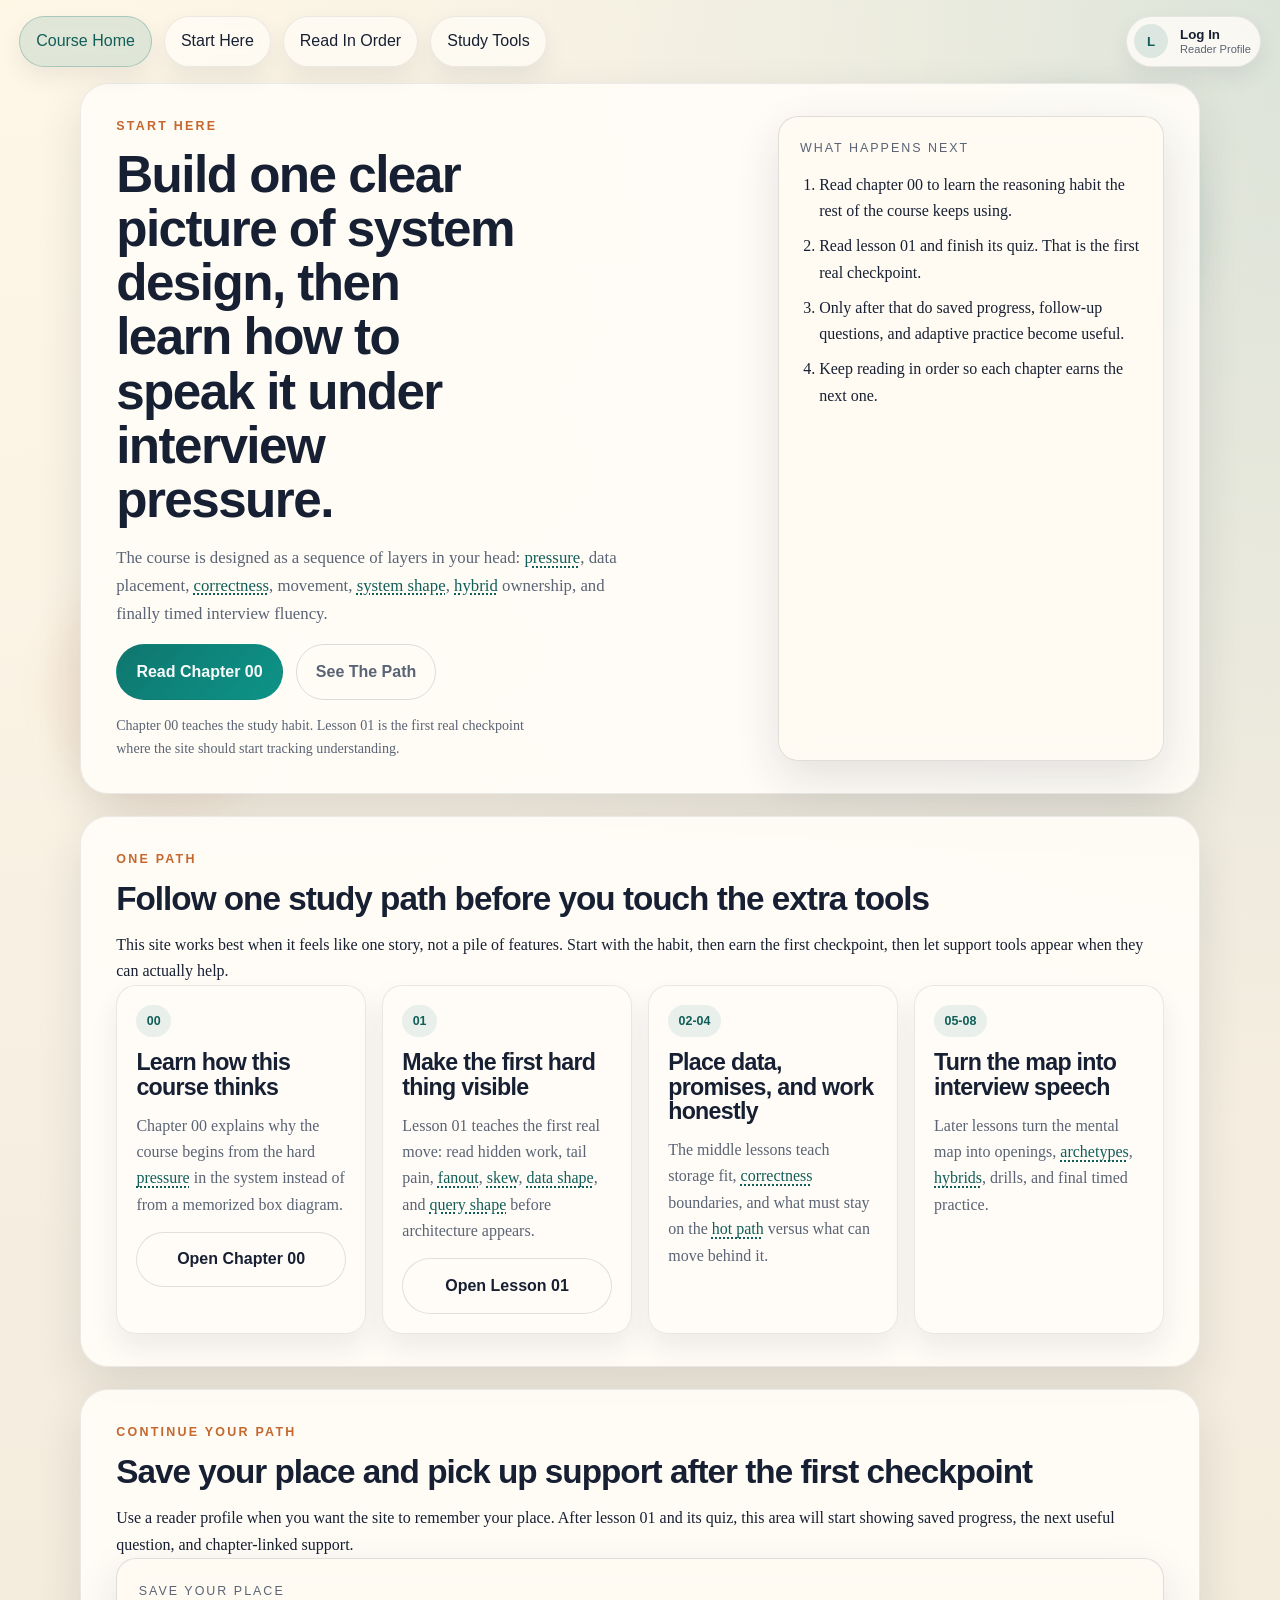
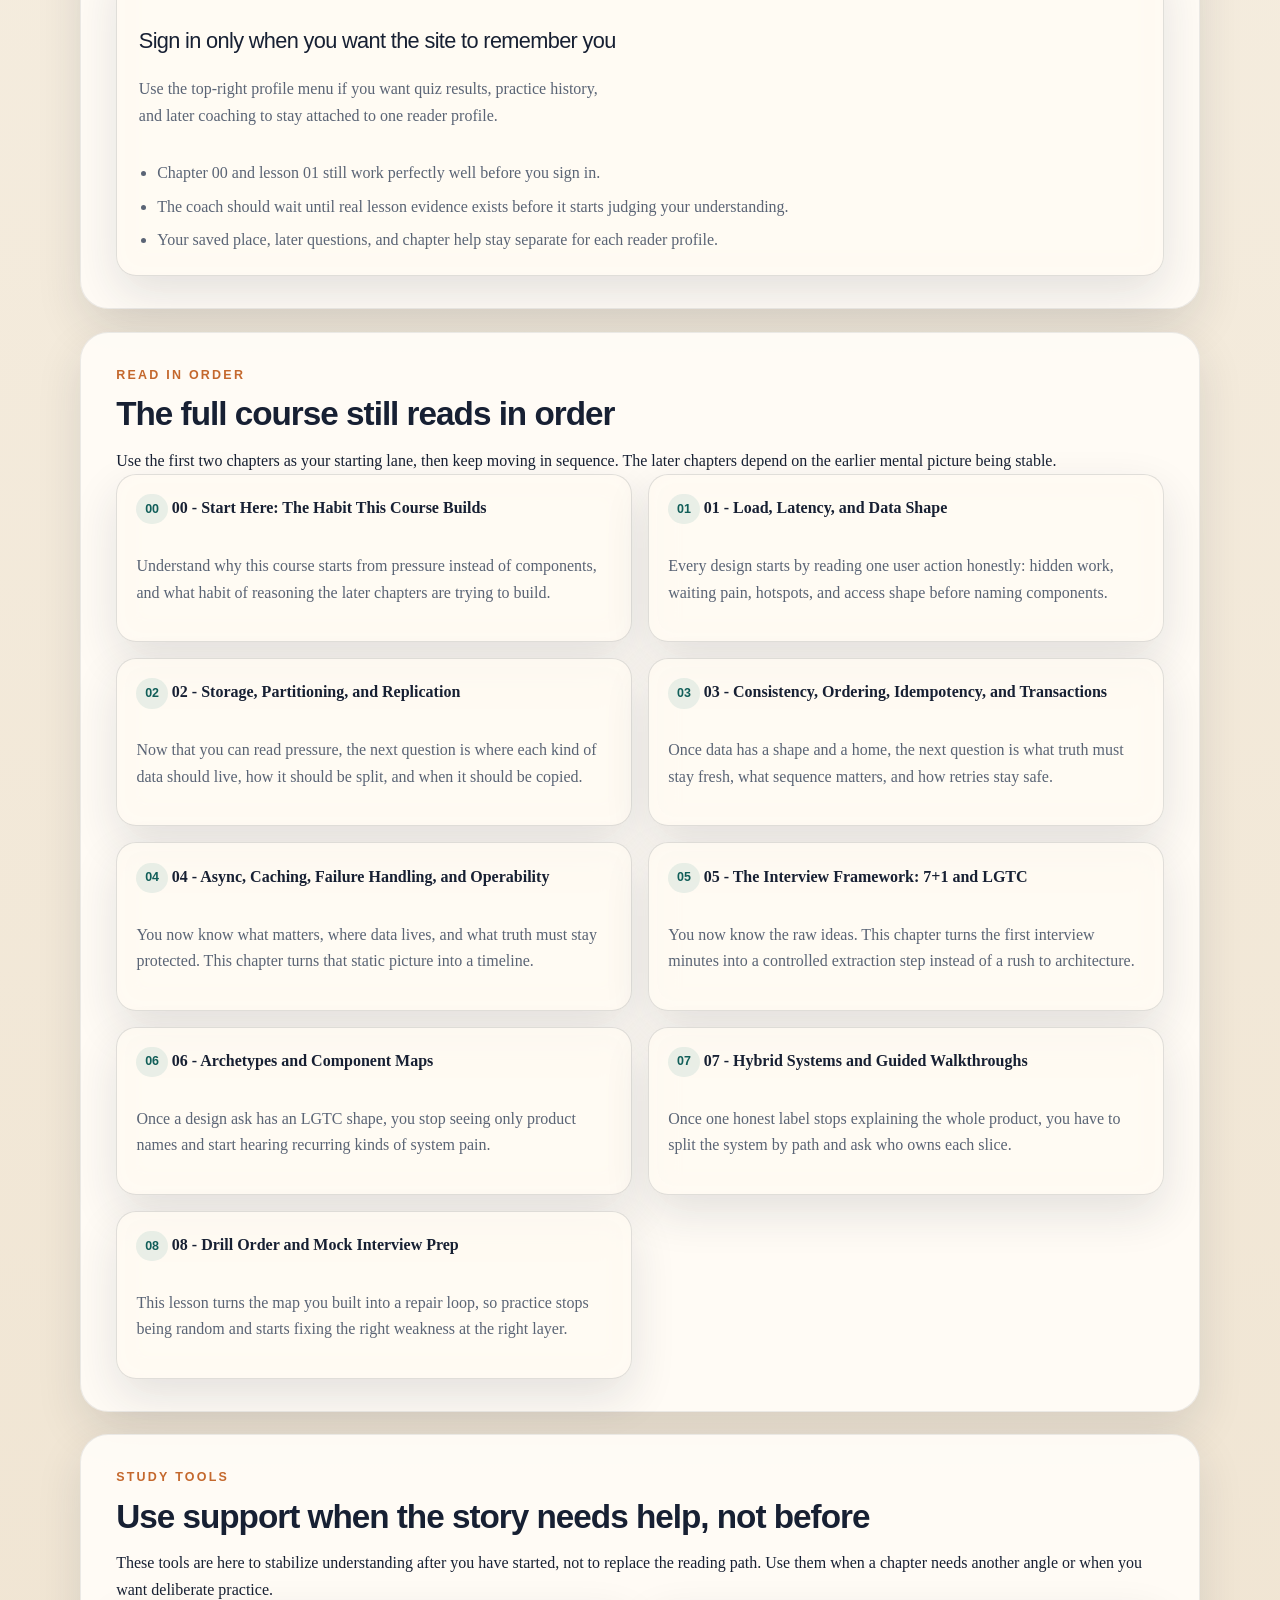
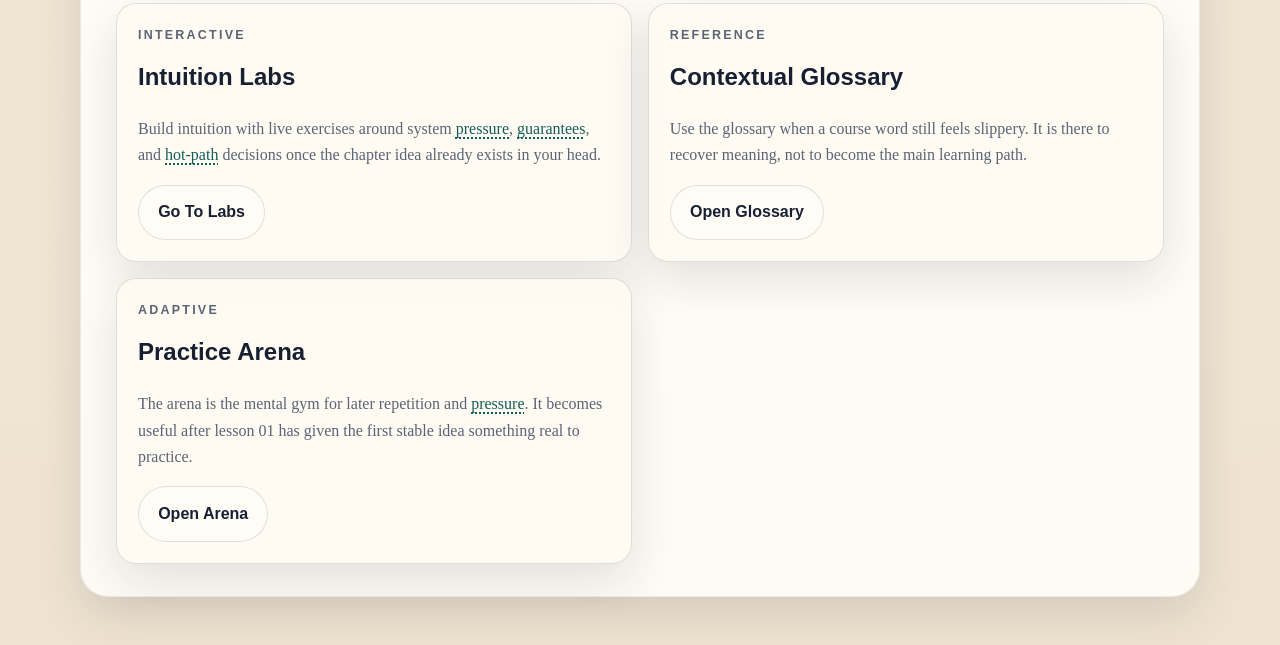
==== site/index.html @ d65fe9aa "Initial public course site" ====
<!DOCTYPE html>
<html lang="en">
  <head>
    <meta charset="UTF-8" />
    <meta name="viewport" content="width=device-width, initial-scale=1.0" />
    <title>Course Home | System Design Course</title>
    <meta
      name="description"
      content="A structured system design course with hyperlinks, lesson navigation, and interactive labs."
    />
    <link rel="icon" href="assets/favicon.svg" type="image/svg+xml" />
    <link rel="stylesheet" href="assets/style.css" />
  </head>
  <body class="home-body">
    <div class="ambient ambient-one"></div>
    <div class="ambient ambient-two"></div>

      <header class="topbar">
        <nav class="topbar-nav" aria-label="Primary">
          <a class="topbar-link is-current" href="index.html">Course Home</a>
          <a class="topbar-link" href="00-study-method.html">Start Here</a>
          <a class="topbar-link" href="#course-lessons">Read In Order</a>
          <a class="topbar-link" href="#study-tools">Study Tools</a>
        </nav>
        <div class="topbar-utility" data-topbar-personalization></div>
      </header>

    <div class="page-shell page-shell--single page-shell--home">

      <main class="main-content">

    <section class="hero hero-home">
      <div class="hero-grid">
        <div>
          <p class="eyebrow">Start Here</p>
          <h1>Build one clear picture of system design, then learn how to speak it under interview pressure.</h1>
          <p class="hero-copy">The course is designed as a sequence of layers in your head: <a class="term-link" href="glossary.html#pressure" title="The force that makes a system difficult to design.">pressure</a>, data placement, <a class="term-link" href="glossary.html#correctness" title="Whether the system does the right thing, not just whether it stays up.">correctness</a>, movement, <a class="term-link" href="glossary.html#archetype" title="A recurring family of system problems with familiar dominant stresses and components.">system shape</a>, <a class="term-link" href="glossary.html#hybrid" title="A product that combines multiple archetypes in different paths.">hybrid</a> ownership, and finally timed interview fluency.</p>
          <div class="hero-actions">
            <a class="button button-primary" href="00-study-method.html">Read Chapter 00</a>
            <a class="button button-ghost" href="#course-path">See The Path</a>
          </div>
          <p class="small-copy home-hero-note">Chapter 00 teaches the study habit. Lesson 01 is the first real checkpoint where the site should start tracking understanding.</p>
        </div>
        <div class="hero-panel">
          <p class="panel-label">What Happens Next</p>
          <ol class="flow-list">
            <li>Read chapter 00 to learn the reasoning habit the rest of the course keeps using.</li>
            <li>Read lesson 01 and finish its quiz. That is the first real checkpoint.</li>
            <li>Only after that do saved progress, follow-up questions, and adaptive practice become useful.</li>
            <li>Keep reading in order so each chapter earns the next one.</li>
          </ol>
        </div>
      </div>
    </section>

    <section class="section-block" id="course-path">
      <div class="section-heading">
        <p class="eyebrow">One Path</p>
        <h2>Follow one study path before you touch the extra tools</h2>
        <p>This site works best when it feels like one story, not a pile of features. Start with the habit, then earn the first checkpoint, then let support tools appear when they can actually help.</p>
      </div>
      <div class="path-grid">
        <article class="path-card">
          <span class="path-card-index">00</span>
          <h3>Learn how this course thinks</h3>
          <p>Chapter 00 explains why the course begins from the hard <a class="term-link" href="glossary.html#pressure" title="The force that makes a system difficult to design.">pressure</a> in the system instead of from a memorized box diagram.</p>
          <a class="button button-secondary" href="00-study-method.html">Open Chapter 00</a>
        </article>
        <article class="path-card">
          <span class="path-card-index">01</span>
          <h3>Make the first hard thing visible</h3>
          <p>Lesson 01 teaches the first real move: read hidden work, tail pain, <a class="term-link" href="glossary.html#fanout" title="One action causing many downstream actions.">fanout</a>, <a class="term-link" href="glossary.html#skew" title="Uneven distribution of work or data across keys, times, or machines.">skew</a>, <a class="term-link" href="glossary.html#data-shape" title="The structure and lifecycle of the data itself.">data shape</a>, and <a class="term-link" href="glossary.html#query-shape" title="How the system needs to read, write, filter, rank, or aggregate data.">query shape</a> before architecture appears.</p>
          <a class="button button-secondary" href="01-load-latency-and-data-shape.html">Open Lesson 01</a>
        </article>
        <article class="path-card">
          <span class="path-card-index">02-04</span>
          <h3>Place data, promises, and work honestly</h3>
          <p>The middle lessons teach storage fit, <a class="term-link" href="glossary.html#correctness" title="Whether the system does the right thing, not just whether it stays up.">correctness</a> boundaries, and what must stay on the <a class="term-link" href="glossary.html#hot-path" title="The work that must finish before the user can trust the result.">hot path</a> versus what can move behind it.</p>
        </article>
        <article class="path-card">
          <span class="path-card-index">05-08</span>
          <h3>Turn the map into interview speech</h3>
          <p>Later lessons turn the mental map into openings, <a class="term-link" href="glossary.html#archetype" title="A recurring family of system problems with familiar dominant stresses and components.">archetypes</a>, <a class="term-link" href="glossary.html#hybrid" title="A product that combines multiple archetypes in different paths.">hybrids</a>, drills, and final timed practice.</p>
        </article>
      </div>
    </section>

    <section class="section-block personalization-block" id="personal-coach">
      <div class="section-heading">
        <p class="eyebrow">Continue Your Path</p>
        <h2>Save your place and pick up support after the first checkpoint</h2>
        <p>Use a reader profile when you want the site to remember your place. After lesson 01 and its quiz, this area will start showing saved progress, the next useful question, and chapter-linked support.</p>
      </div>
      <div data-personalization-home></div>
    </section>

    <section class="section-block" id="course-lessons">
      <div class="section-heading">
        <p class="eyebrow">Read In Order</p>
        <h2>The full course still reads in order</h2>
        <p>Use the first two chapters as your starting lane, then keep moving in sequence. The later chapters depend on the earlier mental picture being stable.</p>
      </div>
      <div class="lesson-grid">
        <a class="lesson-card" href="00-study-method.html">
          <span class="lesson-card-index">00</span>
          <strong>00 - Start Here: The Habit This Course Builds</strong>
          <p>Understand why this course starts from pressure instead of components, and what habit of reasoning the later chapters are trying to build.</p>
        </a>

        <a class="lesson-card" href="01-load-latency-and-data-shape.html">
          <span class="lesson-card-index">01</span>
          <strong>01 - Load, Latency, and Data Shape</strong>
          <p>Every design starts by reading one user action honestly: hidden work, waiting pain, hotspots, and access shape before naming components.</p>
        </a>

        <a class="lesson-card" href="02-storage-partitioning-and-replication.html">
          <span class="lesson-card-index">02</span>
          <strong>02 - Storage, Partitioning, and Replication</strong>
          <p>Now that you can read pressure, the next question is where each kind of data should live, how it should be split, and when it should be copied.</p>
        </a>

        <a class="lesson-card" href="03-consistency-ordering-idempotency-and-transactions.html">
          <span class="lesson-card-index">03</span>
          <strong>03 - Consistency, Ordering, Idempotency, and Transactions</strong>
          <p>Once data has a shape and a home, the next question is what truth must stay fresh, what sequence matters, and how retries stay safe.</p>
        </a>

        <a class="lesson-card" href="04-async-caching-failure-handling-and-operability.html">
          <span class="lesson-card-index">04</span>
          <strong>04 - Async, Caching, Failure Handling, and Operability</strong>
          <p>You now know what matters, where data lives, and what truth must stay protected. This chapter turns that static picture into a timeline.</p>
        </a>

        <a class="lesson-card" href="05-the-interview-framework-7-plus-1-and-lgtc.html">
          <span class="lesson-card-index">05</span>
          <strong>05 - The Interview Framework: 7+1 and LGTC</strong>
          <p>You now know the raw ideas. This chapter turns the first interview minutes into a controlled extraction step instead of a rush to architecture.</p>
        </a>

        <a class="lesson-card" href="06-archetypes-and-component-maps.html">
          <span class="lesson-card-index">06</span>
          <strong>06 - Archetypes and Component Maps</strong>
          <p>Once a design ask has an LGTC shape, you stop seeing only product names and start hearing recurring kinds of system pain.</p>
        </a>

        <a class="lesson-card" href="07-hybrid-systems-and-guided-walkthroughs.html">
          <span class="lesson-card-index">07</span>
          <strong>07 - Hybrid Systems and Guided Walkthroughs</strong>
          <p>Once one honest label stops explaining the whole product, you have to split the system by path and ask who owns each slice.</p>
        </a>

        <a class="lesson-card" href="08-drill-order-and-mock-interview-prep.html">
          <span class="lesson-card-index">08</span>
          <strong>08 - Drill Order and Mock Interview Prep</strong>
          <p>This lesson turns the map you built into a repair loop, so practice stops being random and starts fixing the right weakness at the right layer.</p>
        </a>
      </div>
    </section>

    <section class="section-block" id="study-tools">
      <div class="section-heading">
        <p class="eyebrow">Study Tools</p>
        <h2>Use support when the story needs help, not before</h2>
        <p>These tools are here to stabilize understanding after you have started, not to replace the reading path. Use them when a chapter needs another angle or when you want deliberate practice.</p>
      </div>
      <div class="lesson-grid">
      <div class="feature-card">
        <p class="eyebrow">Interactive</p>
        <h2>Intuition Labs</h2>
        <p>Build intuition with live exercises around system <a class="term-link" href="glossary.html#pressure" title="The force that makes a system difficult to design.">pressure</a>, <a class="term-link" href="glossary.html#guarantee" title="A promise the system must keep even when load or failure shows up.">guarantees</a>, and <a class="term-link" href="glossary.html#hot-path" title="The work that must finish before the user can trust the result.">hot-path</a> decisions once the chapter idea already exists in your head.</p>
        <a class="button button-secondary" href="labs.html">Go To Labs</a>
      </div>
      <div class="feature-card">
        <p class="eyebrow">Reference</p>
        <h2>Contextual Glossary</h2>
        <p>Use the glossary when a course word still feels slippery. It is there to recover meaning, not to become the main learning path.</p>
        <a class="button button-secondary" href="glossary.html">Open Glossary</a>
      </div>
      <div class="feature-card">
        <p class="eyebrow">Adaptive</p>
        <h2>Practice Arena</h2>
        <p>The arena is the mental gym for later repetition and <a class="term-link" href="glossary.html#pressure" title="The force that makes a system difficult to design.">pressure</a>. It becomes useful after lesson 01 has given the first stable idea something real to practice.</p>
        <a class="button button-secondary" href="arena.html">Open Arena</a>
      </div>
      </div>
    </section>

      </main>

    </div>
    <script src="assets/app.js"></script>
  </body>
</html>
---- site/assets/style.css ----
:root {
  --bg: #f4eddf;
  --bg-deep: #eadcc3;
  --panel: rgba(255, 250, 242, 0.82);
  --panel-strong: rgba(255, 252, 247, 0.94);
  --line: rgba(39, 49, 66, 0.14);
  --line-strong: rgba(39, 49, 66, 0.24);
  --ink: #172033;
  --muted: #5a6475;
  --accent: #0f766e;
  --accent-strong: #115e59;
  --accent-soft: rgba(15, 118, 110, 0.12);
  --warm: #c4682d;
  --warm-soft: rgba(196, 104, 45, 0.12);
  --danger: #9f3a1a;
  --shadow: 0 18px 46px rgba(35, 43, 61, 0.12);
  --radius-xl: 28px;
  --radius-lg: 20px;
  --radius-md: 14px;
  --max-width: 1480px;
  --content-width: 760px;
}

* {
  box-sizing: border-box;
}

html {
  scroll-behavior: smooth;
}

body {
  margin: 0;
  min-height: 100vh;
  color: var(--ink);
  background:
    radial-gradient(circle at top left, rgba(255, 247, 230, 0.88), transparent 32%),
    radial-gradient(circle at top right, rgba(15, 118, 110, 0.12), transparent 28%),
    linear-gradient(180deg, #f8f2e7 0%, #efe3d0 100%);
  font-family: "Iowan Old Style", "Palatino Linotype", "Book Antiqua", Georgia, serif;
  line-height: 1.65;
}

.ambient {
  position: fixed;
  inset: auto;
  border-radius: 999px;
  filter: blur(18px);
  opacity: 0.55;
  pointer-events: none;
  z-index: 0;
}

.ambient-one {
  width: 280px;
  height: 280px;
  top: 88px;
  right: 6vw;
  background: rgba(15, 118, 110, 0.14);
}

.ambient-two {
  width: 240px;
  height: 240px;
  bottom: 10vh;
  left: 4vw;
  background: rgba(196, 104, 45, 0.14);
}

a {
  color: var(--accent-strong);
  text-decoration: none;
}

a:hover {
  text-decoration: underline;
}

code,
button,
input,
select,
.eyebrow,
.button,
.topbar,
.sidebar,
.toc,
.lesson-card-index,
.panel-label {
  font-family: "Avenir Next", "Segoe UI", "Helvetica Neue", sans-serif;
}

code {
  font-size: 0.92em;
  padding: 0.14rem 0.38rem;
  border-radius: 0.45rem;
  background: rgba(23, 32, 51, 0.07);
}

pre code {
  background: transparent;
  padding: 0;
}

.topbar {
  position: sticky;
  top: 0;
  z-index: 10;
  display: flex;
  gap: 1rem;
  align-items: center;
  justify-content: space-between;
  padding: 1rem 1.2rem 0;
}

.topbar-nav {
  display: flex;
  gap: 0.75rem;
  align-items: center;
  flex-wrap: wrap;
}

.topbar-utility {
  position: relative;
  display: flex;
  align-items: center;
  justify-content: flex-end;
}

.topbar-link {
  display: inline-flex;
  align-items: center;
  justify-content: center;
  min-height: 42px;
  padding: 0.7rem 1rem;
  border-radius: 999px;
  background: rgba(255, 252, 247, 0.72);
  border: 1px solid rgba(39, 49, 66, 0.09);
  box-shadow: 0 10px 22px rgba(41, 49, 63, 0.08);
  color: var(--ink);
  text-decoration: none;
  backdrop-filter: blur(10px);
}

.topbar-link:hover {
  text-decoration: none;
  background: rgba(255, 252, 247, 0.92);
}

.topbar-link.is-current {
  background: rgba(15, 118, 110, 0.12);
  border-color: rgba(15, 118, 110, 0.26);
  color: var(--accent-strong);
}

.topbar-profile-shell {
  position: relative;
}

.topbar-profile-button {
  display: inline-flex;
  align-items: center;
  gap: 0.75rem;
  min-height: 46px;
  padding: 0.45rem 0.55rem 0.45rem 0.45rem;
  border-radius: 999px;
  border: 1px solid rgba(39, 49, 66, 0.09);
  background: rgba(255, 252, 247, 0.82);
  box-shadow: 0 10px 22px rgba(41, 49, 63, 0.08);
  color: var(--ink);
  cursor: pointer;
}

.topbar-profile-button.is-open {
  border-color: rgba(15, 118, 110, 0.24);
  background: rgba(255, 252, 247, 0.94);
}

.topbar-profile-button.is-disabled {
  cursor: default;
  opacity: 0.7;
}

.topbar-profile-icon {
  display: inline-flex;
  align-items: center;
  justify-content: center;
  width: 34px;
  height: 34px;
  border-radius: 999px;
  background: rgba(15, 118, 110, 0.12);
  color: var(--accent-strong);
  font-weight: 800;
}

.topbar-profile-copy {
  display: grid;
  text-align: left;
  line-height: 1.1;
}

.topbar-profile-copy small {
  color: var(--muted);
}

.topbar-profile-panel {
  position: absolute;
  top: calc(100% + 0.65rem);
  right: 0;
  width: min(360px, calc(100vw - 2rem));
  padding: 1rem;
  border-radius: 22px;
  border: 1px solid rgba(39, 49, 66, 0.09);
  background: rgba(255, 252, 247, 0.97);
  box-shadow: 0 22px 44px rgba(41, 49, 63, 0.16);
  backdrop-filter: blur(14px);
  display: grid;
  gap: 0.85rem;
}

.topbar-profile-summary {
  display: grid;
  gap: 0.15rem;
}

.topbar-profile-summary span,
.topbar-profile-summary small {
  color: var(--muted);
}

.page-shell {
  position: relative;
  z-index: 1;
  display: grid;
  grid-template-columns: 290px minmax(0, 1fr) 250px;
  gap: 1.5rem;
  width: min(calc(100% - 2rem), var(--max-width));
  margin: 1.25rem auto 3rem;
  align-items: start;
}

.page-shell--single {
  grid-template-columns: minmax(0, 1fr);
  max-width: 1120px;
}

.page-shell--home {
  margin-top: 1rem;
}

.sidebar,
.toc,
.hero-panel,
.lesson-card,
.feature-card,
.control-card,
.result-card,
.task-card,
.pager-card,
.sidebar-card {
  background: var(--panel);
  border: 1px solid var(--line);
  border-radius: var(--radius-lg);
  box-shadow: var(--shadow);
  backdrop-filter: blur(14px);
}

.sidebar,
.toc {
  position: sticky;
  top: 4.9rem;
  padding: 1.2rem;
}

.brand {
  display: flex;
  gap: 0.9rem;
  align-items: center;
  margin-bottom: 1.2rem;
  color: inherit;
  text-decoration: none;
}

.brand:hover {
  text-decoration: none;
}

.brand-mark {
  display: inline-flex;
  align-items: center;
  justify-content: center;
  width: 3rem;
  height: 3rem;
  border-radius: 16px;
  background: linear-gradient(135deg, rgba(15, 118, 110, 0.18), rgba(196, 104, 45, 0.2));
  color: var(--ink);
  font-weight: 700;
  letter-spacing: 0.05em;
}

.brand-copy {
  display: flex;
  flex-direction: column;
  gap: 0.15rem;
}

.brand-copy strong {
  font-size: 0.98rem;
}

.brand-copy small,
.sidebar-card p,
.toc-empty,
.result-copy,
.lesson-card p,
.feature-card p {
  color: var(--muted);
}

.sidebar-label,
.toc-label,
.panel-label {
  margin: 0 0 0.85rem;
  font-size: 0.78rem;
  letter-spacing: 0.16em;
  text-transform: uppercase;
  color: var(--muted);
}

.sidebar-nav ol,
.toc ul {
  list-style: none;
  margin: 0;
  padding: 0;
}

.sidebar-nav li + li,
.toc li + li {
  margin-top: 0.35rem;
}

.sidebar-nav a {
  display: grid;
  grid-template-columns: 2rem 1fr;
  gap: 0.75rem;
  align-items: start;
  padding: 0.68rem 0.78rem;
  border-radius: 12px;
  color: var(--ink);
  text-decoration: none;
}

.sidebar-nav a:hover,
.toc a:hover,
.lesson-card:hover,
.feature-card .button:hover,
.pager-card:hover {
  text-decoration: none;
}

.sidebar-nav li.is-active a {
  background: rgba(15, 118, 110, 0.1);
  border: 1px solid rgba(15, 118, 110, 0.18);
}

.lesson-index {
  display: inline-flex;
  justify-content: center;
  font-size: 0.78rem;
  padding-top: 0.12rem;
  color: var(--muted);
}

.sidebar-card {
  margin-top: 1.2rem;
  padding: 1rem;
}

.sidebar-link {
  display: inline-block;
  margin-bottom: 0.45rem;
  font-weight: 700;
}

.toc li.level-3 {
  padding-left: 0.85rem;
}

.toc a {
  color: var(--muted);
}

.main-content {
  min-width: 0;
}

.hero,
.section-block,
.prose {
  background: var(--panel-strong);
  border: 1px solid rgba(39, 49, 66, 0.09);
  border-radius: var(--radius-xl);
  box-shadow: var(--shadow);
  padding: 2rem 2.2rem;
  animation: lift-in 0.6s ease both;
}

.hero + .section-block,
.section-block + .section-block,
.hero + .lesson-pager,
.lesson-pager + .prose,
.prose + .lesson-pager,
.lab-section + .lab-section,
.lesson-pager + .chapter-frame,
.chapter-frame + .prose,
.prose + .chapter-intuition,
.prose + .start-practice,
.chapter-intuition + .chapter-summary,
.start-practice + .chapter-summary,
.prose + .chapter-summary,
.chapter-summary + .quiz-panel {
  margin-top: 1.4rem;
}

.hero-grid,
.two-up,
.lab-grid {
  display: grid;
  gap: 1.2rem;
}

.hero-grid {
  grid-template-columns: minmax(0, 1.25fr) minmax(320px, 0.75fr);
  align-items: stretch;
}

.two-up,
.lab-grid {
  grid-template-columns: repeat(2, minmax(0, 1fr));
}

.eyebrow {
  margin: 0 0 0.7rem;
  color: var(--warm);
  text-transform: uppercase;
  letter-spacing: 0.18em;
  font-size: 0.78rem;
  font-weight: 700;
}

.hero h1,
.section-heading h2,
.prose h1,
.prose h2,
.prose h3 {
  font-family: "Avenir Next Condensed", "Avenir Next", "Segoe UI", sans-serif;
  line-height: 1.06;
  letter-spacing: -0.03em;
}

.hero h1 {
  margin: 0;
  font-size: clamp(2.4rem, 4vw, 4.4rem);
  max-width: 14ch;
}

.hero-copy {
  max-width: 62ch;
  color: var(--muted);
  font-size: 1.05rem;
}

.home-hero-note {
  margin: 0.9rem 0 0;
  max-width: 60ch;
}

.hero-actions,
.control-strip {
  display: flex;
  gap: 0.8rem;
  flex-wrap: wrap;
  align-items: center;
}

.button {
  display: inline-flex;
  align-items: center;
  justify-content: center;
  gap: 0.55rem;
  min-height: 46px;
  padding: 0.85rem 1.2rem;
  border-radius: 999px;
  border: 1px solid transparent;
  font-weight: 700;
  text-decoration: none;
  cursor: pointer;
}

.button:disabled {
  cursor: not-allowed;
  opacity: 0.78;
}

.button.is-loading {
  cursor: progress;
}

.button-spinner {
  width: 1em;
  height: 1em;
  flex: 0 0 auto;
  border-radius: 999px;
  border: 2px solid currentColor;
  border-right-color: transparent;
  animation: button-spin 0.75s linear infinite;
}

.button-label {
  display: inline-block;
}

.button:hover {
  text-decoration: none;
}

@keyframes button-spin {
  from {
    transform: rotate(0deg);
  }

  to {
    transform: rotate(360deg);
  }
}

.button-primary {
  background: linear-gradient(135deg, var(--accent) 0%, #0d9488 100%);
  color: #f8fafc;
}

.button-secondary {
  background: rgba(255, 252, 247, 0.72);
  color: var(--ink);
  border-color: rgba(39, 49, 66, 0.14);
}

.button-ghost {
  background: transparent;
  color: var(--muted);
  border-color: rgba(39, 49, 66, 0.16);
}

.hero-panel,
.feature-card,
.control-card,
.result-card {
  padding: 1.3rem;
}

.chapter-frame,
.chapter-summary,
.course-map-panel,
.diagram-panel {
  background: var(--panel-strong);
  border: 1px solid rgba(39, 49, 66, 0.09);
  border-radius: var(--radius-xl);
  box-shadow: var(--shadow);
  padding: 1.6rem;
}

.chapter-frame-grid {
  display: grid;
  gap: 1rem;
  grid-template-columns: repeat(2, minmax(0, 1fr));
  margin-top: 1rem;
}

.frame-card,
.course-map-shell,
.visual-board {
  background: rgba(255, 252, 247, 0.88);
  border: 1px solid rgba(39, 49, 66, 0.1);
  border-radius: 20px;
  box-shadow: 0 14px 28px rgba(35, 43, 61, 0.08);
}

.frame-card {
  padding: 1rem 1.05rem;
}

.framed-list,
.takeaway-list {
  margin: 0;
  padding-left: 1.25rem;
}

.framed-list li + li,
.takeaway-list li + li {
  margin-top: 0.45rem;
}

.takeaway-list li {
  padding-left: 0.1rem;
}

.course-map-panel {
  margin-top: 1.2rem;
}

.course-map-shell {
  padding: 1rem;
}

.course-map-track,
.journey-strip,
.ladder-steps {
  display: grid;
  gap: 0.75rem;
}

.course-map-track {
  grid-template-columns: repeat(3, minmax(0, 1fr));
}

.map-node,
.journey-node,
.ladder-step,
.bucket-tab {
  position: relative;
  display: grid;
  gap: 0.18rem;
  width: 100%;
  padding: 0.85rem 0.9rem;
  border: 1px solid rgba(39, 49, 66, 0.12);
  border-radius: 16px;
  background: rgba(255, 252, 247, 0.95);
  color: var(--ink);
  cursor: pointer;
  text-align: left;
  transition:
    transform 160ms ease,
    border-color 160ms ease,
    box-shadow 160ms ease,
    background 160ms ease;
}

.map-node:hover,
.journey-node:hover,
.ladder-step:hover,
.bucket-tab:hover {
  transform: translateY(-2px);
  border-color: rgba(15, 118, 110, 0.22);
  box-shadow: 0 10px 18px rgba(15, 118, 110, 0.08);
}

.map-node.is-current,
.journey-node.is-current,
.ladder-step.is-current,
.bucket-tab.is-current {
  background: rgba(15, 118, 110, 0.1);
  border-color: rgba(15, 118, 110, 0.28);
}

.map-node-index {
  font-family: "Avenir Next", "Segoe UI", sans-serif;
  font-size: 0.76rem;
  color: var(--muted);
  letter-spacing: 0.1em;
  text-transform: uppercase;
}

.map-node-label,
.journey-node strong,
.ladder-step strong,
.bucket-tab {
  font-family: "Avenir Next", "Segoe UI", sans-serif;
  font-weight: 700;
}

.map-detail,
.visual-output,
.ownership-card {
  margin-top: 1rem;
  padding: 1rem 1.05rem;
  border-radius: 18px;
  background: rgba(15, 118, 110, 0.06);
}

.diagram-panel {
  margin-top: 1.2rem;
}

.diagram-guide {
  margin-top: 1rem;
  padding: 1rem 1.05rem;
  border-radius: 18px;
  border: 1px solid rgba(196, 104, 45, 0.18);
  background: rgba(196, 104, 45, 0.08);
}

.diagram-guide-list {
  margin: 0.6rem 0 0;
  padding-left: 1.2rem;
}

.diagram-guide-list li + li {
  margin-top: 0.5rem;
}

.diagram-guide-note {
  margin: 0.8rem 0 0;
  color: var(--muted);
}

.chapter-visual-shell {
  margin-top: 1rem;
}

.visual-board {
  padding: 1rem;
}

.visual-controls,
.button-row,
.bucket-tabs {
  display: flex;
  gap: 0.75rem;
  flex-wrap: wrap;
}

.visual-controls {
  align-items: end;
}

.visual-output + .visual-controls {
  margin-top: 1rem;
}

.visual-controls label {
  min-width: 180px;
  display: grid;
  gap: 0.38rem;
}

.signal-grid,
.visual-list,
.lane-grid {
  display: grid;
  gap: 0.8rem;
}

.signal-grid,
.visual-list {
  margin-bottom: 1rem;
}

.signal-card,
.rank-card {
  padding: 0.8rem 0.9rem;
  border-radius: 16px;
  border: 1px solid rgba(39, 49, 66, 0.08);
  background: rgba(255, 252, 247, 0.94);
}

.rank-card.is-top {
  border-color: rgba(15, 118, 110, 0.24);
  background: rgba(15, 118, 110, 0.08);
}

.rank-head,
.signal-card strong {
  display: flex;
  justify-content: space-between;
  gap: 1rem;
  font-family: "Avenir Next", "Segoe UI", sans-serif;
}

.signal-track {
  margin-top: 0.5rem;
  height: 10px;
  border-radius: 999px;
  overflow: hidden;
  background: rgba(23, 32, 51, 0.08);
}

.signal-fill {
  height: 100%;
  border-radius: 999px;
  background: linear-gradient(90deg, var(--warm) 0%, var(--accent) 100%);
  animation: bar-grow 420ms ease;
}

.lane-grid {
  grid-template-columns: repeat(2, minmax(0, 1fr));
  margin-top: 1rem;
}

.flow-lane {
  padding: 0.9rem;
  border-radius: 18px;
  border: 1px solid rgba(39, 49, 66, 0.08);
  background: rgba(255, 252, 247, 0.94);
}

.lane-body {
  display: flex;
  flex-wrap: wrap;
  gap: 0.7rem;
  min-height: 72px;
}

.lane-hint {
  margin: 0;
  color: var(--muted);
}

.flow-token {
  display: inline-flex;
  align-items: center;
  padding: 0.6rem 0.8rem;
  border-radius: 999px;
  background: rgba(23, 32, 51, 0.08);
  border: 1px solid rgba(39, 49, 66, 0.08);
  font-family: "Avenir Next", "Segoe UI", sans-serif;
  font-size: 0.92rem;
  animation: token-in 300ms ease;
}

.flow-token.is-sync {
  background: rgba(196, 104, 45, 0.1);
}

.flow-token.is-async {
  background: rgba(15, 118, 110, 0.1);
}

.bucket-warning {
  color: var(--danger);
  font-weight: 600;
}

.journey-strip,
.ladder-steps {
  grid-template-columns: repeat(3, minmax(0, 1fr));
}

.path-grid {
  display: grid;
  gap: 1rem;
  grid-template-columns: repeat(4, minmax(0, 1fr));
}

.path-card {
  display: grid;
  gap: 0.85rem;
  align-content: start;
  padding: 1.2rem;
  border-radius: 20px;
  border: 1px solid rgba(39, 49, 66, 0.1);
  background: rgba(255, 252, 247, 0.92);
  box-shadow: 0 14px 28px rgba(35, 43, 61, 0.08);
}

.path-card h3 {
  margin: 0;
  font-family: "Avenir Next Condensed", "Avenir Next", "Segoe UI", sans-serif;
  font-size: 1.45rem;
  line-height: 1.05;
  letter-spacing: -0.03em;
}

.path-card p {
  margin: 0;
  color: var(--muted);
}

.path-card-index {
  display: inline-flex;
  align-items: center;
  justify-content: center;
  width: fit-content;
  padding: 0.35rem 0.65rem;
  border-radius: 999px;
  background: rgba(15, 118, 110, 0.09);
  color: var(--accent-strong);
  font-family: "Avenir Next", "Segoe UI", sans-serif;
  font-size: 0.78rem;
  font-weight: 700;
}

.journey-node span,
.ladder-step span {
  font-size: 0.76rem;
  color: var(--muted);
  text-transform: uppercase;
  letter-spacing: 0.1em;
}

.button.is-path-current {
  background: rgba(15, 118, 110, 0.12);
  border-color: rgba(15, 118, 110, 0.24);
}

.flow-list {
  margin: 0;
  padding-left: 1.2rem;
}

.flow-list li + li {
  margin-top: 0.55rem;
}

.section-heading h2 {
  margin: 0;
  font-size: clamp(1.7rem, 2.6vw, 2.6rem);
}

.section-heading p:last-child {
  margin-bottom: 0;
}

.lesson-grid {
  display: grid;
  grid-template-columns: repeat(2, minmax(0, 1fr));
  gap: 1rem;
}

.lesson-card {
  display: block;
  padding: 1.2rem;
  color: inherit;
  transform: translateY(0);
  transition:
    transform 180ms ease,
    border-color 180ms ease,
    box-shadow 180ms ease;
}

.lesson-card:hover {
  transform: translateY(-3px);
  border-color: rgba(15, 118, 110, 0.24);
  box-shadow: 0 20px 42px rgba(34, 46, 64, 0.14);
}

.lesson-card-index {
  display: inline-flex;
  margin-bottom: 0.8rem;
  padding: 0.3rem 0.55rem;
  border-radius: 999px;
  background: rgba(15, 118, 110, 0.09);
  color: var(--accent-strong);
  font-weight: 700;
  font-size: 0.78rem;
}

.feature-card h2,
.result-headline {
  margin-top: 0;
  font-family: "Avenir Next Condensed", "Avenir Next", "Segoe UI", sans-serif;
}

.lesson-pager {
  display: grid;
  grid-template-columns: repeat(2, minmax(0, 1fr));
  gap: 1rem;
}

.pager-card {
  display: flex;
  flex-direction: column;
  gap: 0.2rem;
  padding: 1rem 1.15rem;
  color: inherit;
}

.pager-card span {
  color: var(--muted);
  font-size: 0.82rem;
  text-transform: uppercase;
  letter-spacing: 0.12em;
}

.pager-card strong {
  font-family: "Avenir Next", "Segoe UI", sans-serif;
  font-size: 1rem;
}

.pager-card.is-empty {
  opacity: 0.7;
}

.prose {
  width: 100%;
  max-width: var(--content-width);
  margin-inline: auto;
}

.prose h1 {
  font-size: clamp(2.1rem, 3vw, 3rem);
}

.prose h2 {
  margin-top: 2.1rem;
  margin-bottom: 0.7rem;
  font-size: clamp(1.55rem, 2vw, 2rem);
}

.prose h3 {
  margin-top: 1.45rem;
  margin-bottom: 0.5rem;
  font-size: 1.2rem;
}

.prose p,
.prose li,
.prose blockquote {
  color: #263044;
  font-size: 1.02rem;
}

.prose ul,
.prose ol {
  padding-left: 1.35rem;
}

.prose li + li {
  margin-top: 0.35rem;
}

.prose blockquote {
  margin: 1rem 0;
  padding: 1rem 1.1rem;
  border-left: 4px solid rgba(15, 118, 110, 0.35);
  background: rgba(15, 118, 110, 0.06);
  border-radius: 0 16px 16px 0;
}

.term-link {
  color: var(--accent-strong);
  text-decoration-line: underline;
  text-decoration-style: dotted;
  text-decoration-thickness: 0.12em;
  text-underline-offset: 0.16em;
}

.term-link:hover {
  color: var(--accent);
  text-decoration-style: solid;
}

.glossary-chip-list,
.glossary-grid {
  display: grid;
  gap: 1rem;
}

.glossary-chip-list {
  grid-template-columns: repeat(auto-fit, minmax(140px, max-content));
}

.glossary-chip {
  display: inline-flex;
  align-items: center;
  justify-content: center;
  min-height: 42px;
  padding: 0.7rem 0.95rem;
  border-radius: 999px;
  border: 1px solid rgba(39, 49, 66, 0.12);
  background: rgba(255, 252, 247, 0.88);
  box-shadow: 0 10px 18px rgba(35, 43, 61, 0.08);
  font-family: "Avenir Next", "Segoe UI", sans-serif;
  font-weight: 700;
  text-decoration: none;
}

.glossary-chip:hover {
  text-decoration: none;
  border-color: rgba(15, 118, 110, 0.24);
  transform: translateY(-1px);
}

.glossary-grid {
  grid-template-columns: repeat(2, minmax(0, 1fr));
}

.glossary-entry {
  background: rgba(255, 252, 247, 0.92);
  border: 1px solid rgba(39, 49, 66, 0.1);
  border-radius: 22px;
  box-shadow: 0 14px 28px rgba(35, 43, 61, 0.08);
  padding: 1.25rem;
}

.glossary-entry h3 {
  margin: 0;
  font-family: "Avenir Next Condensed", "Avenir Next", "Segoe UI", sans-serif;
  font-size: 1.65rem;
  line-height: 1.05;
}

.glossary-summary {
  margin: 0.7rem 0 0.85rem;
  color: var(--muted);
  font-size: 1rem;
}

.glossary-definition {
  max-width: none;
  margin: 0;
  padding: 0;
  background: transparent;
  border: 0;
  box-shadow: none;
}

.glossary-definition h1,
.glossary-definition h2,
.glossary-definition h3 {
  display: none;
}

.table-wrap {
  overflow-x: auto;
  margin: 1.15rem 0;
  border-radius: 18px;
  border: 1px solid rgba(39, 49, 66, 0.1);
}

table {
  width: 100%;
  border-collapse: collapse;
  background: rgba(255, 252, 247, 0.82);
}

th,
td {
  padding: 0.88rem 0.9rem;
  text-align: left;
  border-bottom: 1px solid rgba(39, 49, 66, 0.08);
}

th {
  background: rgba(23, 32, 51, 0.04);
  font-family: "Avenir Next", "Segoe UI", sans-serif;
}

.code-block {
  overflow-x: auto;
  padding: 1rem 1.1rem;
  border-radius: 18px;
  background: #1b2436;
  color: #edf2f7;
}

.lab-section {
  background: var(--panel-strong);
  border: 1px solid rgba(39, 49, 66, 0.09);
  border-radius: var(--radius-xl);
  box-shadow: var(--shadow);
  padding: 1.6rem;
}

.quiz-panel {
  margin-top: 1.4rem;
  background: var(--panel-strong);
  border: 1px solid rgba(39, 49, 66, 0.09);
  border-radius: var(--radius-xl);
  box-shadow: var(--shadow);
  padding: 1.6rem;
}

.quiz-root {
  display: grid;
  gap: 1rem;
}

.quiz-question {
  margin: 0;
  padding: 1rem 1rem 1.1rem;
  border-radius: 18px;
  border: 1px solid rgba(39, 49, 66, 0.1);
  background: rgba(255, 252, 247, 0.86);
}

.quiz-question.is-correct {
  border-color: rgba(15, 118, 110, 0.26);
  box-shadow: 0 12px 24px rgba(15, 118, 110, 0.08);
}

.quiz-question.is-wrong,
.quiz-question.is-unanswered {
  border-color: rgba(159, 58, 26, 0.24);
  box-shadow: 0 12px 24px rgba(159, 58, 26, 0.06);
}

.quiz-question legend {
  font-family: "Avenir Next", "Segoe UI", sans-serif;
  font-size: 1.04rem;
  font-weight: 700;
  margin-bottom: 0.8rem;
}

.quiz-options {
  display: grid;
  gap: 0.7rem;
}

.quiz-option {
  display: flex;
  gap: 0.7rem;
  align-items: flex-start;
  padding: 0.8rem 0.9rem;
  border-radius: 14px;
  border: 1px solid rgba(39, 49, 66, 0.1);
  background: rgba(255, 252, 247, 0.94);
}

.quiz-option input {
  margin-top: 0.26rem;
}

.quiz-option span {
  color: var(--ink);
}

.quiz-actions {
  display: flex;
  gap: 0.8rem;
  flex-wrap: wrap;
  align-items: center;
}

.quiz-summary {
  padding: 1rem 1.1rem;
  border-radius: 18px;
  border: 1px solid rgba(39, 49, 66, 0.1);
  background: rgba(15, 118, 110, 0.08);
}

.quiz-summary strong {
  display: block;
  margin-bottom: 0.3rem;
  font-family: "Avenir Next", "Segoe UI", sans-serif;
}

.quiz-explanation {
  margin-top: 0.85rem;
  padding-top: 0.85rem;
  border-top: 1px solid rgba(39, 49, 66, 0.1);
  color: var(--muted);
}

.control-card label,
.select-inline {
  display: grid;
  gap: 0.45rem;
}

.control-card label + label {
  margin-top: 1rem;
}

input[type="range"],
select {
  width: 100%;
}

select,
input[type="range"] {
  accent-color: var(--accent);
}

select {
  min-height: 42px;
  padding: 0.7rem 0.85rem;
  border-radius: 12px;
  border: 1px solid rgba(39, 49, 66, 0.16);
  background: rgba(255, 252, 247, 0.92);
  color: var(--ink);
}

.bar-stack {
  display: grid;
  gap: 0.7rem;
}

.bar-row {
  display: grid;
  gap: 0.38rem;
}

.bar-head {
  display: flex;
  justify-content: space-between;
  gap: 1rem;
  font-family: "Avenir Next", "Segoe UI", sans-serif;
  font-size: 0.92rem;
}

.bar-track {
  overflow: hidden;
  height: 12px;
  border-radius: 999px;
  background: rgba(23, 32, 51, 0.08);
}

.bar-fill {
  height: 100%;
  border-radius: 999px;
  background: linear-gradient(90deg, var(--accent) 0%, var(--warm) 100%);
}

.insight-list {
  margin: 0;
  padding-left: 1.2rem;
}

.insight-list li + li {
  margin-top: 0.45rem;
}

.scenario-card {
  margin-bottom: 1rem;
}

.task-grid {
  display: grid;
  gap: 1rem;
  grid-template-columns: repeat(2, minmax(0, 1fr));
}

.task-card {
  padding: 1rem;
}

.task-card h3 {
  margin-top: 0;
  margin-bottom: 0.4rem;
  font-family: "Avenir Next", "Segoe UI", sans-serif;
  font-size: 1.05rem;
}

.task-card p {
  color: var(--muted);
}

.task-controls {
  display: flex;
  gap: 0.65rem;
  margin-top: 0.9rem;
}

.task-button {
  flex: 1;
  min-height: 42px;
  border-radius: 12px;
  border: 1px solid rgba(39, 49, 66, 0.14);
  background: rgba(255, 252, 247, 0.88);
  color: var(--ink);
  cursor: pointer;
  font-weight: 700;
}

.task-button.is-selected {
  background: rgba(15, 118, 110, 0.1);
  border-color: rgba(15, 118, 110, 0.24);
}

.task-card.is-correct {
  border-color: rgba(15, 118, 110, 0.26);
  box-shadow: 0 16px 30px rgba(15, 118, 110, 0.08);
}

.task-card.is-wrong {
  border-color: rgba(159, 58, 26, 0.25);
  box-shadow: 0 16px 30px rgba(159, 58, 26, 0.08);
}

.task-answer {
  margin-top: 0.85rem;
  padding-top: 0.85rem;
  border-top: 1px solid rgba(39, 49, 66, 0.1);
  color: var(--muted);
}

.result-headline {
  font-size: clamp(1.45rem, 2vw, 2.2rem);
}

.result-copy,
.task-answer {
  max-width: 58ch;
}

.coach-grid {
  display: grid;
  grid-template-columns: 1fr;
  gap: 1rem;
  align-items: start;
}

.coach-status-column {
  display: grid;
  grid-template-columns: repeat(auto-fit, minmax(280px, 1fr));
  gap: 1rem;
  align-items: start;
}

.coach-panel {
  padding: 1.35rem;
  display: grid;
  gap: 0.95rem;
  align-content: start;
}

.coach-panel-intro {
  display: grid;
  gap: 0.45rem;
}

.coach-card-title {
  font-family: "Avenir Next Condensed", "Avenir Next", "Segoe UI", sans-serif;
  font-size: clamp(1.2rem, 1.7vw, 1.75rem);
  line-height: 1.05;
  letter-spacing: -0.03em;
}

.coach-empty {
  display: grid;
  gap: 0.8rem;
  padding: 1rem 1.05rem;
  border-radius: 18px;
  border: 1px solid rgba(39, 49, 66, 0.08);
  background: rgba(255, 252, 247, 0.88);
}

.coach-empty--tinted {
  background: rgba(15, 118, 110, 0.06);
  border-color: rgba(15, 118, 110, 0.12);
}

.coach-preview-list {
  margin: 0;
  padding-left: 1.15rem;
  color: var(--muted);
}

.coach-preview-list li + li {
  margin-top: 0.45rem;
}

.coach-profile-list {
  display: flex;
  flex-wrap: wrap;
  gap: 0.45rem;
}

.coach-chip {
  display: inline-flex;
  align-items: center;
  padding: 0.38rem 0.72rem;
  border-radius: 999px;
  border: 1px solid rgba(15, 118, 110, 0.14);
  background: rgba(15, 118, 110, 0.08);
  color: var(--ink);
  font-size: 0.84rem;
  font-weight: 700;
}

.coach-field,
.probe-form {
  display: grid;
  gap: 0.7rem;
}

.chapter-coach-grid {
  display: grid;
  grid-template-columns: repeat(2, minmax(0, 1fr));
  gap: 1rem;
  align-items: start;
}

.coach-field label,
.probe-text-label,
.sidebar-select span {
  font-size: 0.92rem;
  color: var(--muted);
}

.coach-create-form,
.coach-login-form,
.coach-chat-form {
  display: grid;
  gap: 0.55rem;
  margin-top: 0;
}

.form-inline {
  display: flex;
  gap: 0.65rem;
  align-items: center;
}

.form-inline input,
.coach-field select,
.sidebar-select select,
.probe-form textarea,
.coach-chat-form textarea,
.coach-login-form input {
  width: 100%;
  padding: 0.72rem 0.82rem;
  border-radius: 12px;
  border: 1px solid rgba(39, 49, 66, 0.12);
  background: rgba(255, 252, 247, 0.9);
  color: var(--ink);
  font: inherit;
}

.form-inline input:focus-visible,
.coach-field select:focus-visible,
.sidebar-select select:focus-visible,
.probe-form textarea:focus-visible,
.coach-chat-form textarea:focus-visible,
.coach-login-form input:focus-visible {
  outline: none;
  border-color: rgba(15, 118, 110, 0.34);
  box-shadow: 0 0 0 4px rgba(15, 118, 110, 0.12);
}

.coach-identity {
  display: grid;
  gap: 0.2rem;
  padding: 0.82rem 0.9rem;
  border-radius: 12px;
  border: 1px solid rgba(39, 49, 66, 0.1);
  background: rgba(255, 252, 247, 0.9);
}

.probe-form textarea {
  min-height: 8rem;
  resize: vertical;
}

.coach-chat-form textarea {
  min-height: 6.5rem;
  resize: vertical;
}

.coach-chat-transcript {
  display: grid;
  gap: 0.75rem;
  max-height: 28rem;
  overflow-y: auto;
  padding-right: 0.25rem;
}

.coach-chat-transcript--mastery {
  max-height: 32rem;
}

.coach-message {
  display: grid;
  gap: 0.35rem;
  padding: 0.9rem 0.95rem;
  border-radius: 16px;
  border: 1px solid rgba(39, 49, 66, 0.08);
  background: rgba(255, 252, 247, 0.92);
}

.coach-message--assistant {
  border-color: rgba(15, 118, 110, 0.14);
  background: rgba(15, 118, 110, 0.06);
}

.coach-message--user {
  border-color: rgba(196, 104, 45, 0.16);
  background: rgba(196, 104, 45, 0.08);
}

.coach-message-label {
  font-family: "Avenir Next", "Segoe UI", sans-serif;
  font-size: 0.74rem;
  letter-spacing: 0.12em;
  text-transform: uppercase;
  color: var(--muted);
}

.coach-message-body {
  white-space: pre-wrap;
}

.coach-selection-context {
  display: grid;
  gap: 0.35rem;
  margin-top: 0.2rem;
  padding: 0.7rem 0.8rem;
  border-radius: 14px;
  background: rgba(255, 252, 247, 0.88);
  border: 1px solid rgba(39, 49, 66, 0.08);
}

.coach-selection-context blockquote {
  margin: 0;
  color: var(--muted);
  font-style: italic;
}

.coach-checkback {
  margin: 0;
}

.coach-followups {
  display: flex;
  flex-wrap: wrap;
  gap: 0.45rem;
}

.coach-followup-chip {
  display: inline-flex;
  align-items: center;
  padding: 0.3rem 0.65rem;
  border-radius: 999px;
  background: rgba(255, 252, 247, 0.92);
  border: 1px solid rgba(39, 49, 66, 0.1);
  color: var(--muted);
  font-size: 0.8rem;
}

.coach-loading {
  display: flex;
  gap: 0.75rem;
  align-items: flex-start;
  margin-top: 0.9rem;
  padding: 0.85rem 0.9rem;
  border-radius: 16px;
  border: 1px solid rgba(15, 118, 110, 0.14);
  background: rgba(15, 118, 110, 0.06);
}

.coach-loading--compact {
  margin-top: 0.75rem;
  padding: 0.75rem 0.82rem;
}

.coach-loading-spinner {
  margin-top: 0.08rem;
  color: var(--accent-strong);
}

.coach-loading-copy {
  display: grid;
  gap: 0.18rem;
}

.coach-loading-copy strong {
  font-family: "Avenir Next", "Segoe UI", sans-serif;
}

.coach-loading-copy p {
  margin: 0;
  color: var(--muted);
}

.coach-milestone-row {
  display: grid;
  grid-template-columns: repeat(auto-fit, minmax(180px, 1fr));
  gap: 0.7rem;
}

.coach-milestone {
  display: grid;
  gap: 0.25rem;
  padding: 0.8rem 0.9rem;
  border-radius: 14px;
  border: 1px solid rgba(39, 49, 66, 0.08);
  background: rgba(255, 252, 247, 0.9);
}

.coach-milestone span {
  color: var(--muted);
  font-size: 0.85rem;
}

.coach-milestone--passed {
  border-color: rgba(15, 118, 110, 0.2);
  background: rgba(15, 118, 110, 0.08);
}

.coach-milestone--repair {
  border-color: rgba(196, 104, 45, 0.22);
  background: rgba(196, 104, 45, 0.08);
}

.arena-track-grid,
.arena-phase-strip {
  display: grid;
  grid-template-columns: repeat(auto-fit, minmax(170px, 1fr));
  gap: 0.7rem;
}

.arena-track,
.arena-phase {
  display: grid;
  gap: 0.25rem;
  padding: 0.8rem 0.9rem;
  border-radius: 14px;
  border: 1px solid rgba(39, 49, 66, 0.08);
  background: rgba(255, 252, 247, 0.9);
}

.arena-track span,
.arena-phase span {
  color: var(--muted);
  font-size: 0.84rem;
}

.arena-track--current,
.arena-phase--current {
  border-color: rgba(15, 118, 110, 0.24);
  background: rgba(15, 118, 110, 0.1);
}

.arena-track--unlocked,
.arena-phase--passed {
  border-color: rgba(15, 118, 110, 0.16);
  background: rgba(255, 252, 247, 0.94);
}

.arena-track--locked {
  opacity: 0.72;
  background: rgba(39, 49, 66, 0.04);
}

.arena-session-card {
  display: grid;
  gap: 0.95rem;
  padding: 1rem 1.05rem;
  border-radius: 18px;
  border: 1px solid rgba(39, 49, 66, 0.08);
  background: rgba(255, 252, 247, 0.9);
}

.coach-note {
  margin: 0;
  padding: 0.78rem 0.9rem;
  border-radius: 14px;
  border: 1px solid rgba(15, 118, 110, 0.16);
  background: rgba(15, 118, 110, 0.08);
  color: var(--forest);
  font-size: 0.92rem;
}

.coach-inline-slot {
  display: grid;
  gap: 1rem;
}

.coach-error {
  margin: 0;
  padding: 0.78rem 0.9rem;
  border-radius: 14px;
  border: 1px solid rgba(159, 58, 26, 0.18);
  background: rgba(159, 58, 26, 0.08);
  color: var(--danger);
  font-size: 0.92rem;
}

.small-copy {
  color: var(--muted);
  font-size: 0.88rem;
}

.coach-metrics {
  display: grid;
  grid-template-columns: repeat(auto-fit, minmax(150px, 1fr));
  gap: 0.75rem;
}

.mini-metric {
  padding: 0.85rem 0.9rem;
  border-radius: 14px;
  background: rgba(255, 252, 247, 0.86);
  border: 1px solid rgba(39, 49, 66, 0.09);
}

.mini-metric span,
.mini-metric small {
  display: block;
  color: var(--muted);
}

.mini-metric strong {
  display: block;
  margin: 0.3rem 0;
}

.mini-metric--focus strong {
  margin-bottom: 0.15rem;
}

.probe-question {
  margin: 0;
  font-size: 1.02rem;
}

.probe-options {
  display: grid;
  gap: 0.65rem;
}

.probe-review {
  margin-top: 1rem;
  padding-top: 1rem;
  border-top: 1px solid rgba(39, 49, 66, 0.1);
}

.selection-coach {
  position: fixed;
  z-index: 30;
  display: grid;
  gap: 0.7rem;
  width: min(360px, calc(100vw - 1.5rem));
  max-width: calc(100vw - 1.5rem);
  max-height: calc(100vh - 1.5rem);
  overflow: auto;
  padding: 0.95rem 0.95rem 1.2rem;
  border-radius: 20px;
  border: 1px solid rgba(39, 49, 66, 0.1);
  background: rgba(255, 252, 247, 0.97);
  box-shadow: 0 22px 44px rgba(41, 49, 63, 0.18);
  backdrop-filter: blur(14px);
}

.selection-coach.is-hidden,
.selection-coach-chip.is-hidden {
  display: none;
}

.selection-coach-head {
  display: flex;
  align-items: center;
  justify-content: space-between;
  gap: 0.75rem;
  cursor: grab;
  user-select: none;
  touch-action: none;
}

.selection-coach.is-dragging .selection-coach-head {
  cursor: grabbing;
}

.selection-coach-title {
  font-family: "Avenir Next Condensed", "Avenir Next", "Segoe UI", sans-serif;
  font-size: 1.15rem;
  line-height: 1.05;
}

.selection-coach-close {
  width: 34px;
  height: 34px;
  border-radius: 999px;
  border: 1px solid rgba(39, 49, 66, 0.12);
  background: rgba(255, 252, 247, 0.92);
  color: var(--muted);
  cursor: pointer;
}

.selection-coach-excerpt {
  margin: 0;
  padding: 0.8rem 0.9rem;
  border-radius: 16px;
  background: rgba(15, 118, 110, 0.06);
  border: 1px solid rgba(15, 118, 110, 0.1);
  color: var(--muted);
  font-style: italic;
}

.selection-coach-form {
  display: grid;
  gap: 0.65rem;
}

.selection-coach-form textarea {
  width: 100%;
  min-height: 6rem;
  resize: vertical;
  padding: 0.72rem 0.82rem;
  border-radius: 12px;
  border: 1px solid rgba(39, 49, 66, 0.12);
  background: rgba(255, 252, 247, 0.9);
  color: var(--ink);
  font: inherit;
}

.selection-coach-form textarea:focus-visible {
  outline: none;
  border-color: rgba(15, 118, 110, 0.34);
  box-shadow: 0 0 0 4px rgba(15, 118, 110, 0.12);
}

.selection-coach-actions {
  display: flex;
  gap: 0.65rem;
  flex-wrap: wrap;
}

.selection-coach-reply {
  padding: 0.85rem 0.9rem;
  border-radius: 16px;
  border: 1px solid rgba(15, 118, 110, 0.14);
  background: rgba(15, 118, 110, 0.06);
}

.selection-coach-resize {
  position: absolute;
  right: 0.7rem;
  bottom: 0.7rem;
  width: 18px;
  height: 18px;
  border-radius: 6px;
  background:
    linear-gradient(135deg, transparent 0 38%, rgba(39, 49, 66, 0.16) 38% 48%, transparent 48% 58%),
    linear-gradient(135deg, transparent 0 58%, rgba(39, 49, 66, 0.2) 58% 68%, transparent 68% 78%);
  cursor: nwse-resize;
  touch-action: none;
}

.selection-coach-chip {
  position: fixed;
  z-index: 29;
  display: inline-flex;
  align-items: center;
  justify-content: center;
  padding: 0.7rem 0.95rem;
  border-radius: 999px;
  border: 1px solid rgba(39, 49, 66, 0.12);
  background: rgba(255, 252, 247, 0.96);
  box-shadow: 0 14px 32px rgba(41, 49, 63, 0.16);
  color: var(--ink);
  font-weight: 700;
  cursor: pointer;
}

.learner-sidebar-card {
  display: grid;
  gap: 0.75rem;
}

.sidebar-select {
  display: grid;
  gap: 0.4rem;
}

@keyframes lift-in {
  from {
    opacity: 0;
    transform: translateY(12px);
  }

  to {
    opacity: 1;
    transform: translateY(0);
  }
}

@keyframes bar-grow {
  from {
    width: 0;
  }
}

@keyframes token-in {
  from {
    opacity: 0;
    transform: translateY(8px);
  }

  to {
    opacity: 1;
    transform: translateY(0);
  }
}

@media (max-width: 1180px) {
  .page-shell {
    grid-template-columns: 260px minmax(0, 1fr);
  }

  .page-shell--single {
    grid-template-columns: minmax(0, 1fr);
  }

  .toc {
    display: none;
  }
}

@media (max-width: 920px) {
  .page-shell {
    grid-template-columns: 1fr;
  }

  .lesson-body .main-content {
    order: 1;
  }

  .lesson-body .sidebar {
    order: 2;
    margin-top: 1.1rem;
  }

  .lesson-body .toc {
    order: 3;
  }

  .sidebar,
  .toc {
    position: static;
  }

  .hero-grid,
  .two-up,
  .lab-grid,
  .coach-grid,
  .chapter-coach-grid,
  .coach-metrics,
  .lesson-grid,
  .path-grid,
  .glossary-grid,
  .chapter-frame-grid,
  .task-grid,
  .lesson-pager,
  .lane-grid,
  .course-map-track,
  .journey-strip,
  .ladder-steps {
    grid-template-columns: 1fr;
  }

  .hero,
  .section-block,
  .prose,
  .lab-section,
  .chapter-frame,
  .chapter-summary,
  .course-map-panel,
  .diagram-panel,
  .quiz-panel {
    padding: 1.35rem;
  }
}

@media (max-width: 640px) {
  .topbar {
    align-items: stretch;
    flex-direction: column;
    padding-inline: 1rem;
  }

  .topbar-nav,
  .topbar-utility {
    width: 100%;
  }

  .topbar-nav {
    overflow-x: auto;
    flex-wrap: nowrap;
    padding-bottom: 0.15rem;
  }

  .topbar-profile-button,
  .topbar-profile-panel {
    width: 100%;
  }

  .page-shell {
    width: min(calc(100% - 1rem), var(--max-width));
    margin-top: 0.9rem;
  }

  .hero h1 {
    max-width: none;
  }

  .selection-coach,
  .selection-coach-chip {
    left: 0.75rem !important;
    right: 0.75rem !important;
    width: auto;
  }
}
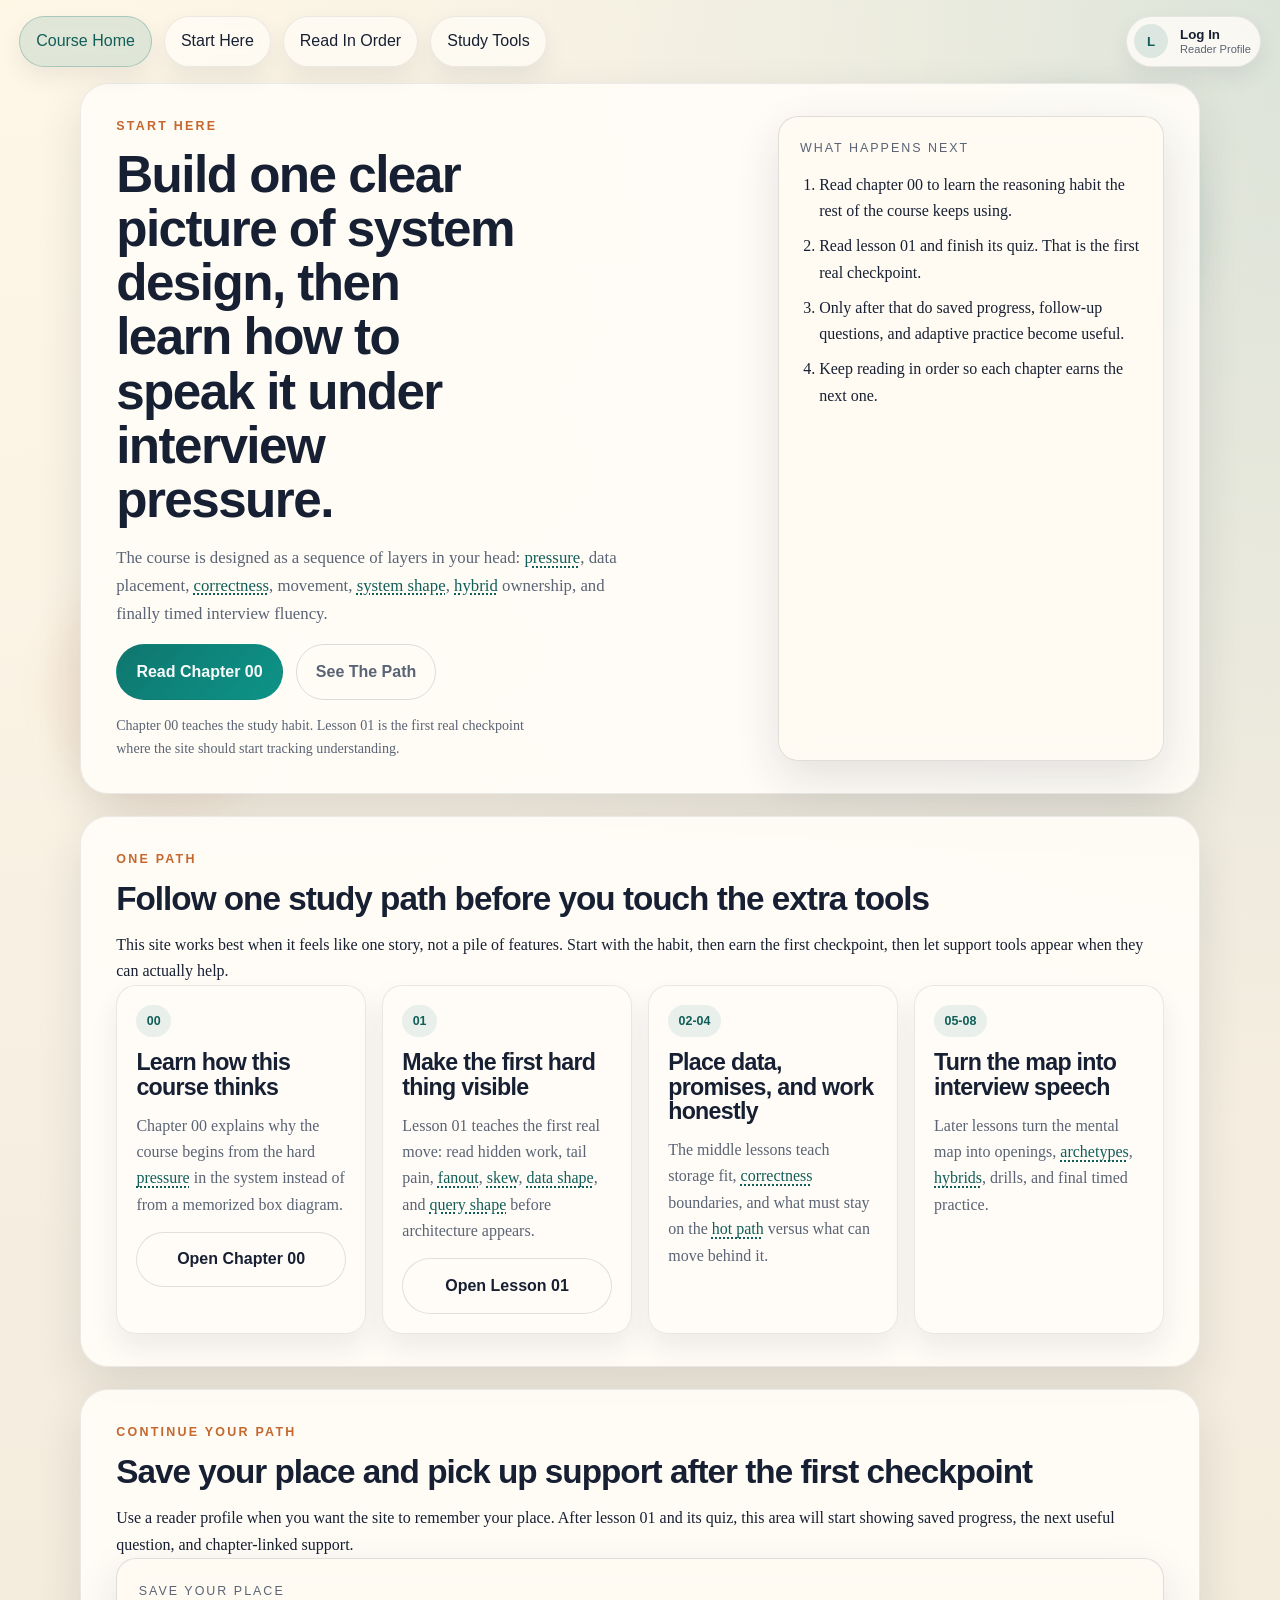
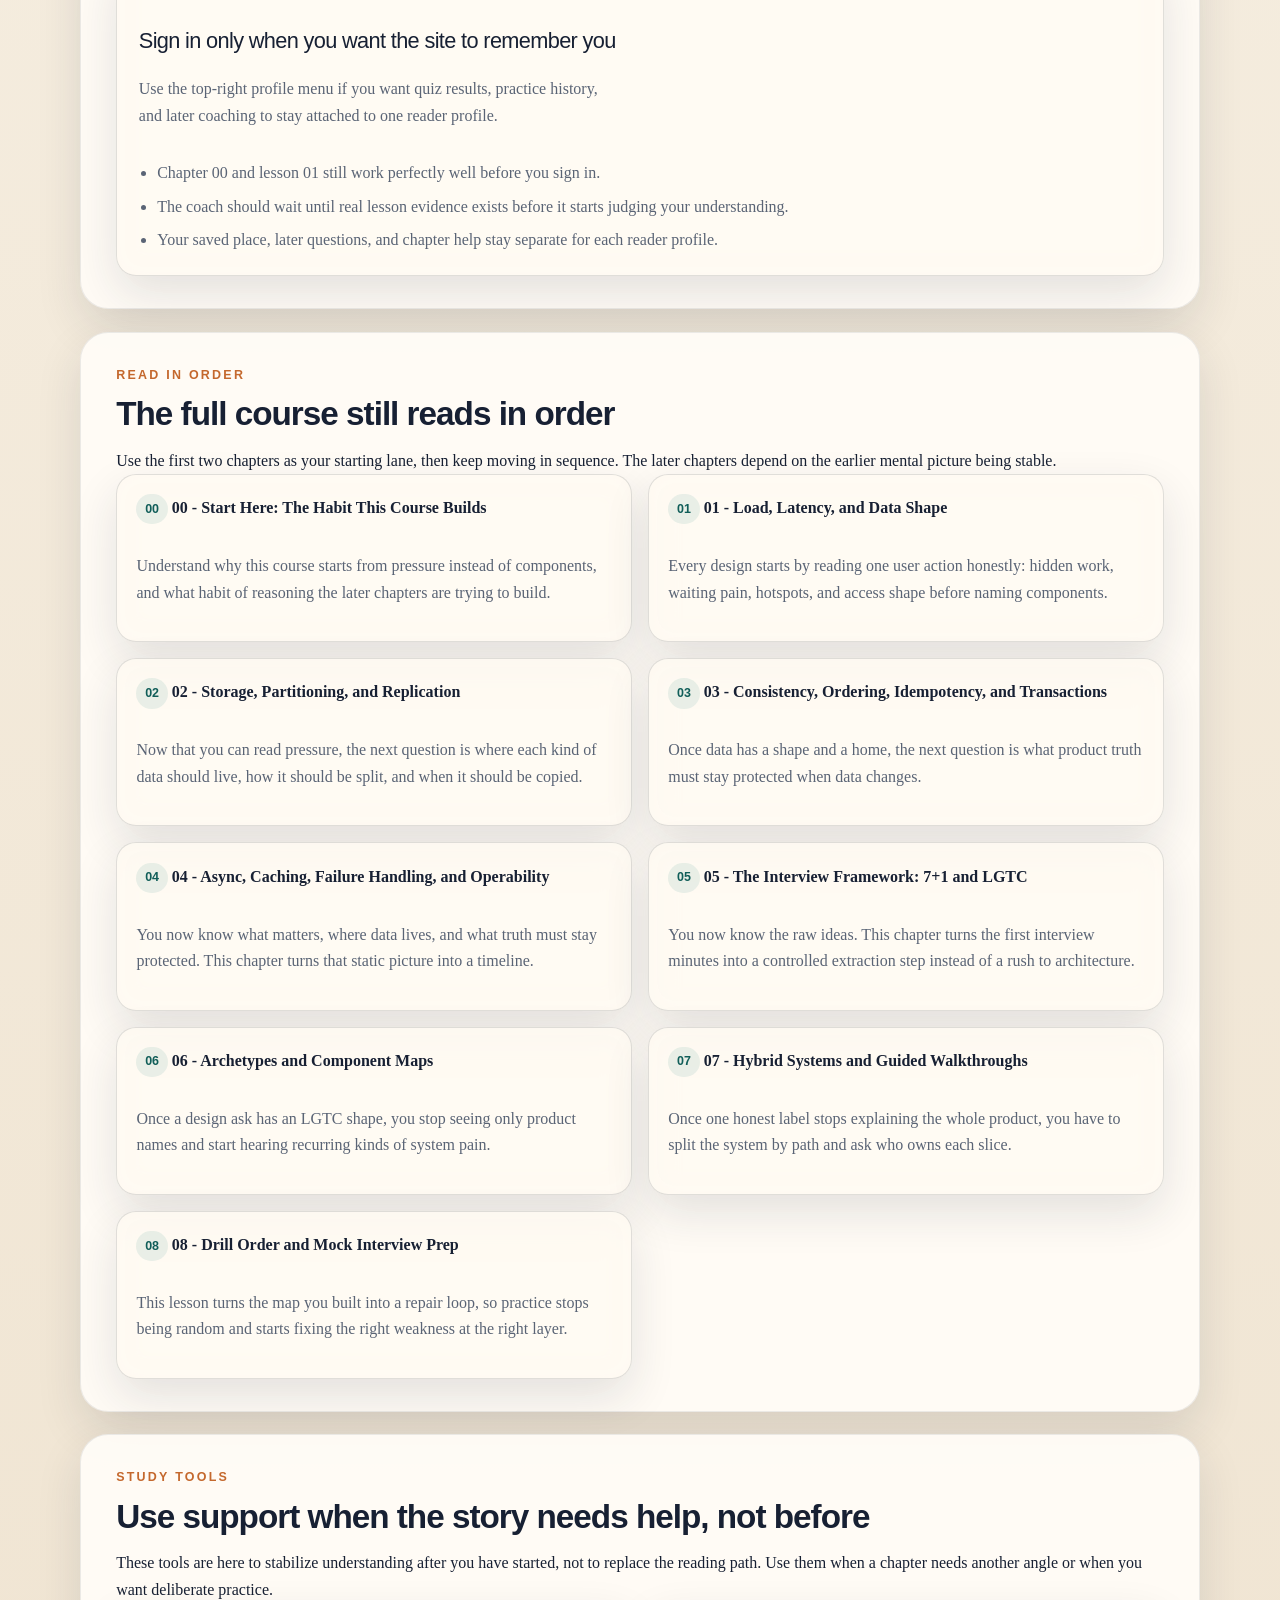
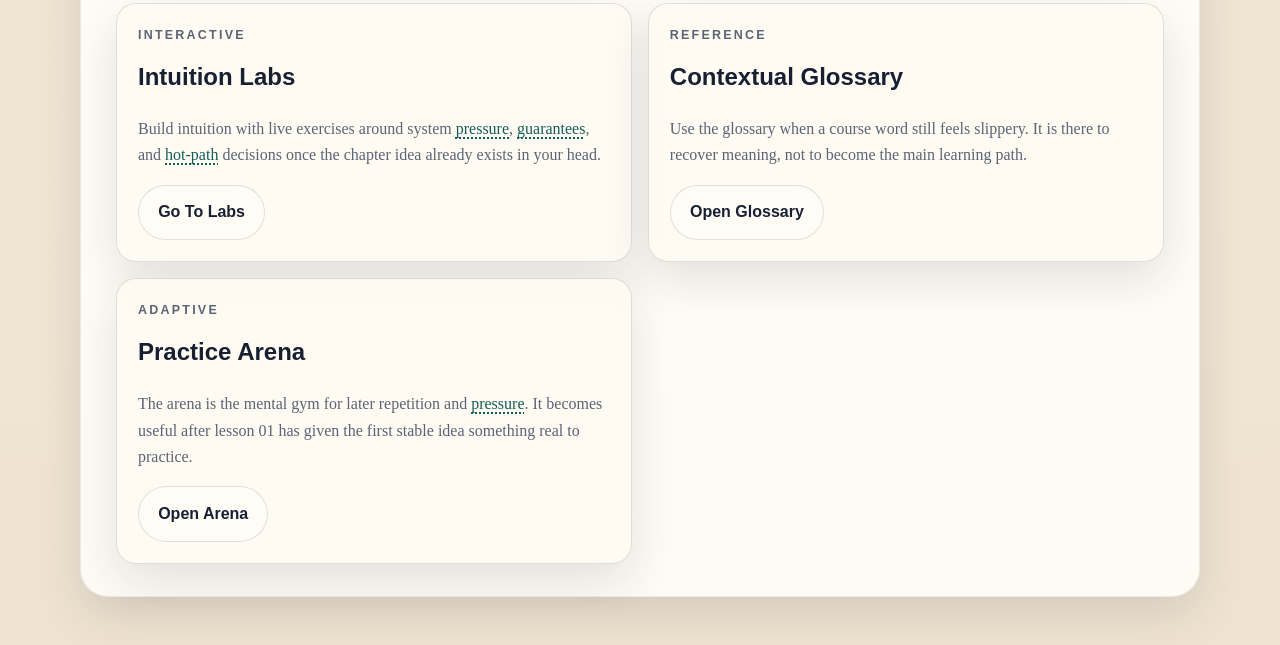
==== commit 7a8d66eb: "Make Chapter 03 guarantee terms story-first" ====
--- a/site/index.html
+++ b/site/index.html
@@ -122,7 +122,7 @@
         <a class="lesson-card" href="03-consistency-ordering-idempotency-and-transactions.html">
           <span class="lesson-card-index">03</span>
           <strong>03 - Consistency, Ordering, Idempotency, and Transactions</strong>
-          <p>Once data has a shape and a home, the next question is what truth must stay fresh, what sequence matters, and how retries stay safe.</p>
+          <p>Once data has a shape and a home, the next question is what product truth must stay protected when data changes.</p>
         </a>
 
         <a class="lesson-card" href="04-async-caching-failure-handling-and-operability.html">
@@ -190,4 +190,4 @@
     </div>
     <script src="assets/app.js"></script>
   </body>
-</html>+</html>
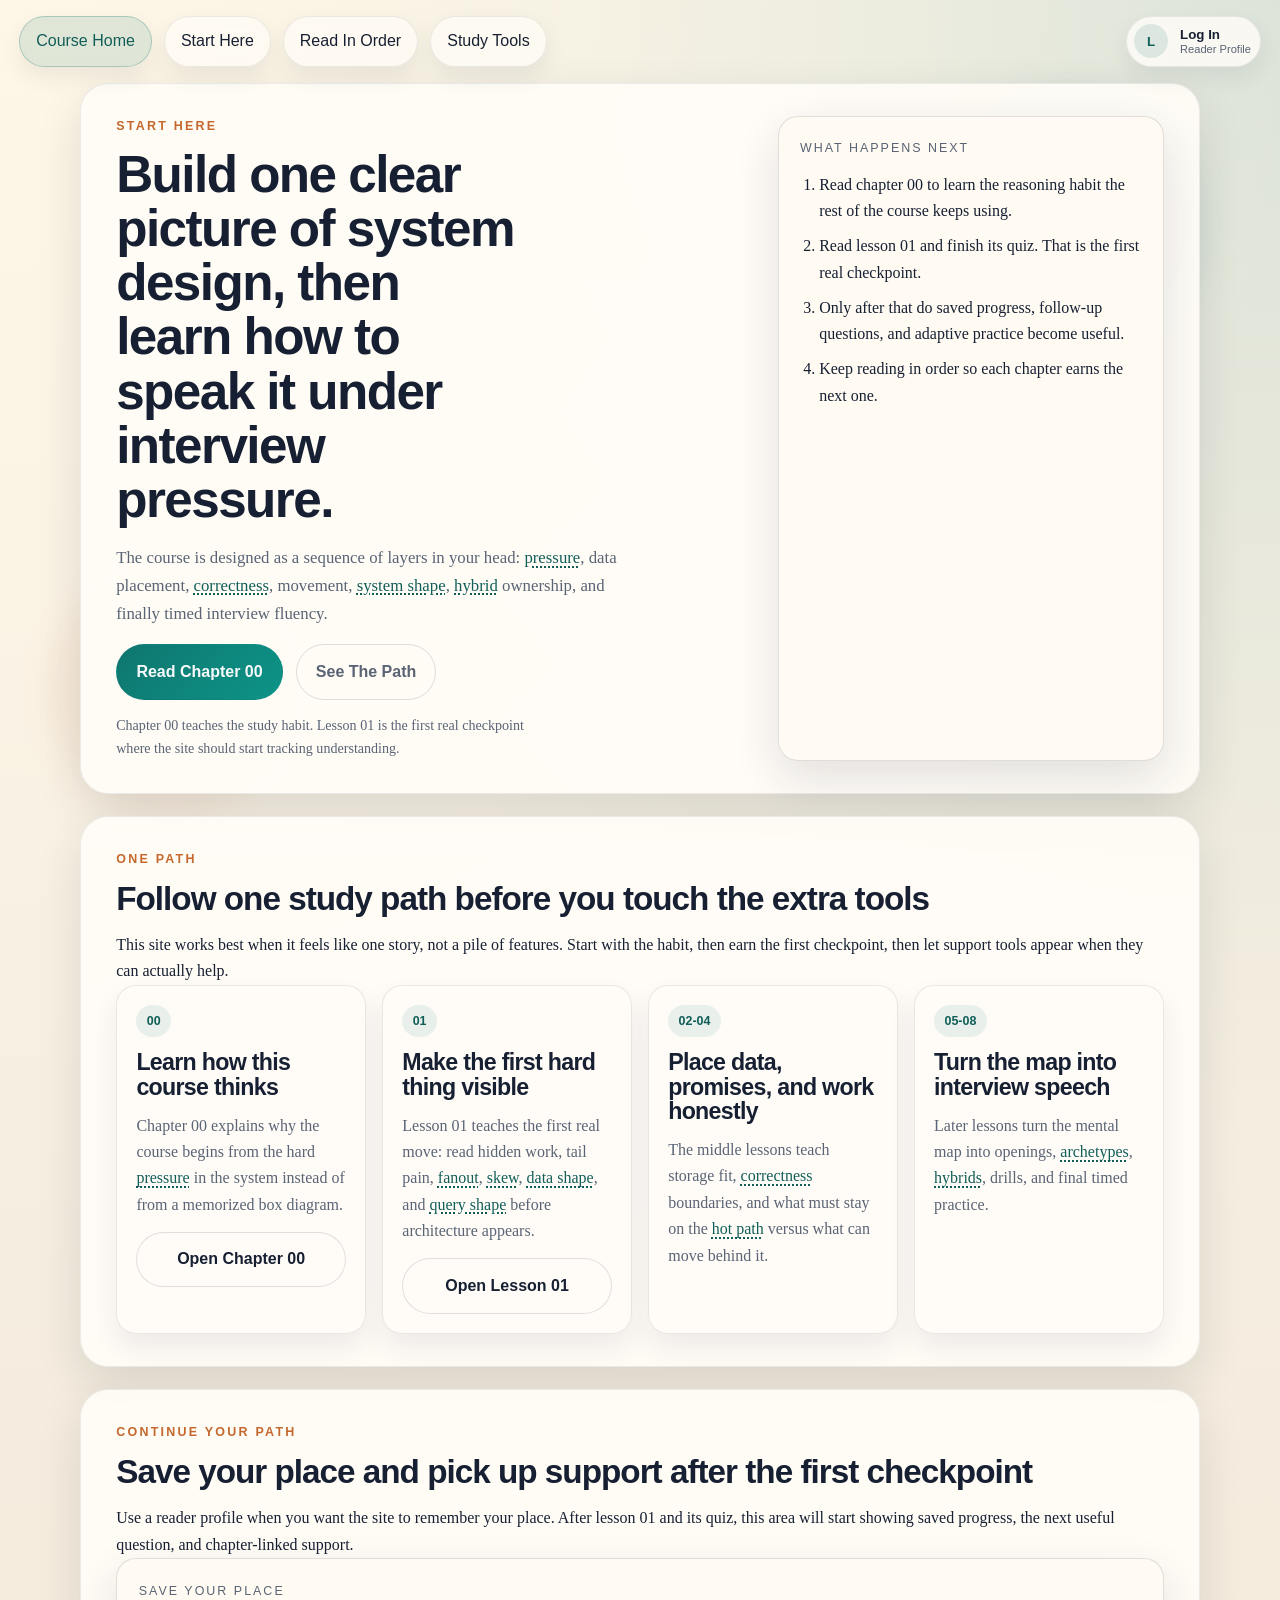
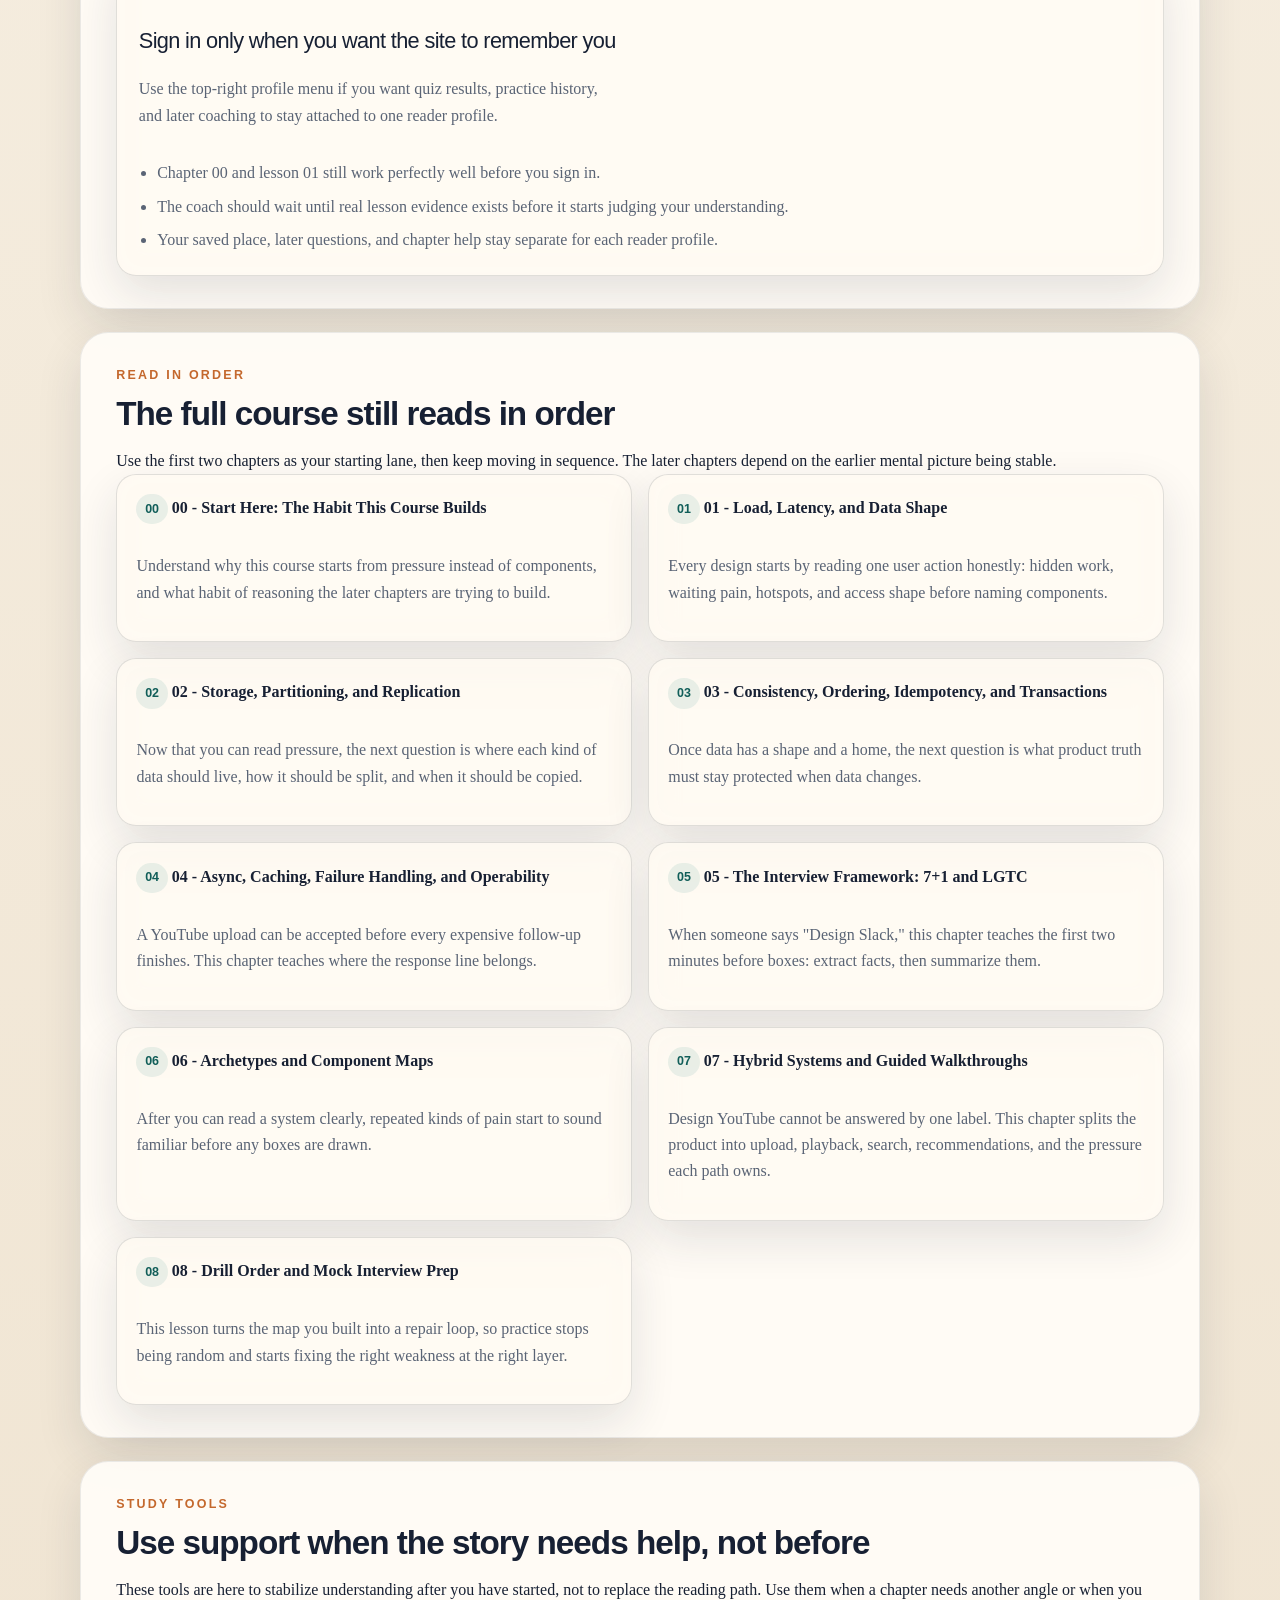
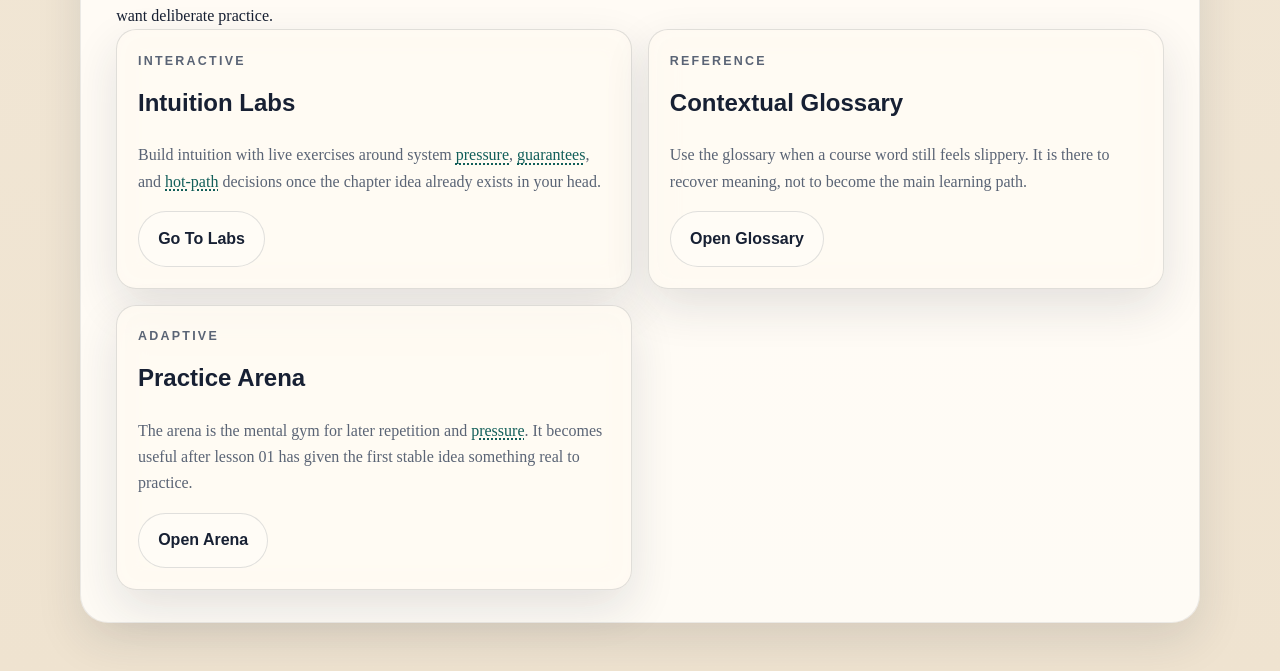
==== commit 7c7c2243: "Make later chapter openings story first" ====
--- a/site/index.html
+++ b/site/index.html
@@ -128,25 +128,25 @@
         <a class="lesson-card" href="04-async-caching-failure-handling-and-operability.html">
           <span class="lesson-card-index">04</span>
           <strong>04 - Async, Caching, Failure Handling, and Operability</strong>
-          <p>You now know what matters, where data lives, and what truth must stay protected. This chapter turns that static picture into a timeline.</p>
+          <p>A YouTube upload can be accepted before every expensive follow-up finishes. This chapter teaches where the response line belongs.</p>
         </a>
 
         <a class="lesson-card" href="05-the-interview-framework-7-plus-1-and-lgtc.html">
           <span class="lesson-card-index">05</span>
           <strong>05 - The Interview Framework: 7+1 and LGTC</strong>
-          <p>You now know the raw ideas. This chapter turns the first interview minutes into a controlled extraction step instead of a rush to architecture.</p>
+          <p>When someone says &quot;Design Slack,&quot; this chapter teaches the first two minutes before boxes: extract facts, then summarize them.</p>
         </a>
 
         <a class="lesson-card" href="06-archetypes-and-component-maps.html">
           <span class="lesson-card-index">06</span>
           <strong>06 - Archetypes and Component Maps</strong>
-          <p>Once a design ask has an LGTC shape, you stop seeing only product names and start hearing recurring kinds of system pain.</p>
+          <p>After you can read a system clearly, repeated kinds of pain start to sound familiar before any boxes are drawn.</p>
         </a>
 
         <a class="lesson-card" href="07-hybrid-systems-and-guided-walkthroughs.html">
           <span class="lesson-card-index">07</span>
           <strong>07 - Hybrid Systems and Guided Walkthroughs</strong>
-          <p>Once one honest label stops explaining the whole product, you have to split the system by path and ask who owns each slice.</p>
+          <p>Design YouTube cannot be answered by one label. This chapter splits the product into upload, playback, search, recommendations, and the pressure each path owns.</p>
         </a>
 
         <a class="lesson-card" href="08-drill-order-and-mock-interview-prep.html">
@@ -190,4 +190,4 @@
     </div>
     <script src="assets/app.js"></script>
   </body>
-</html>
+</html>
